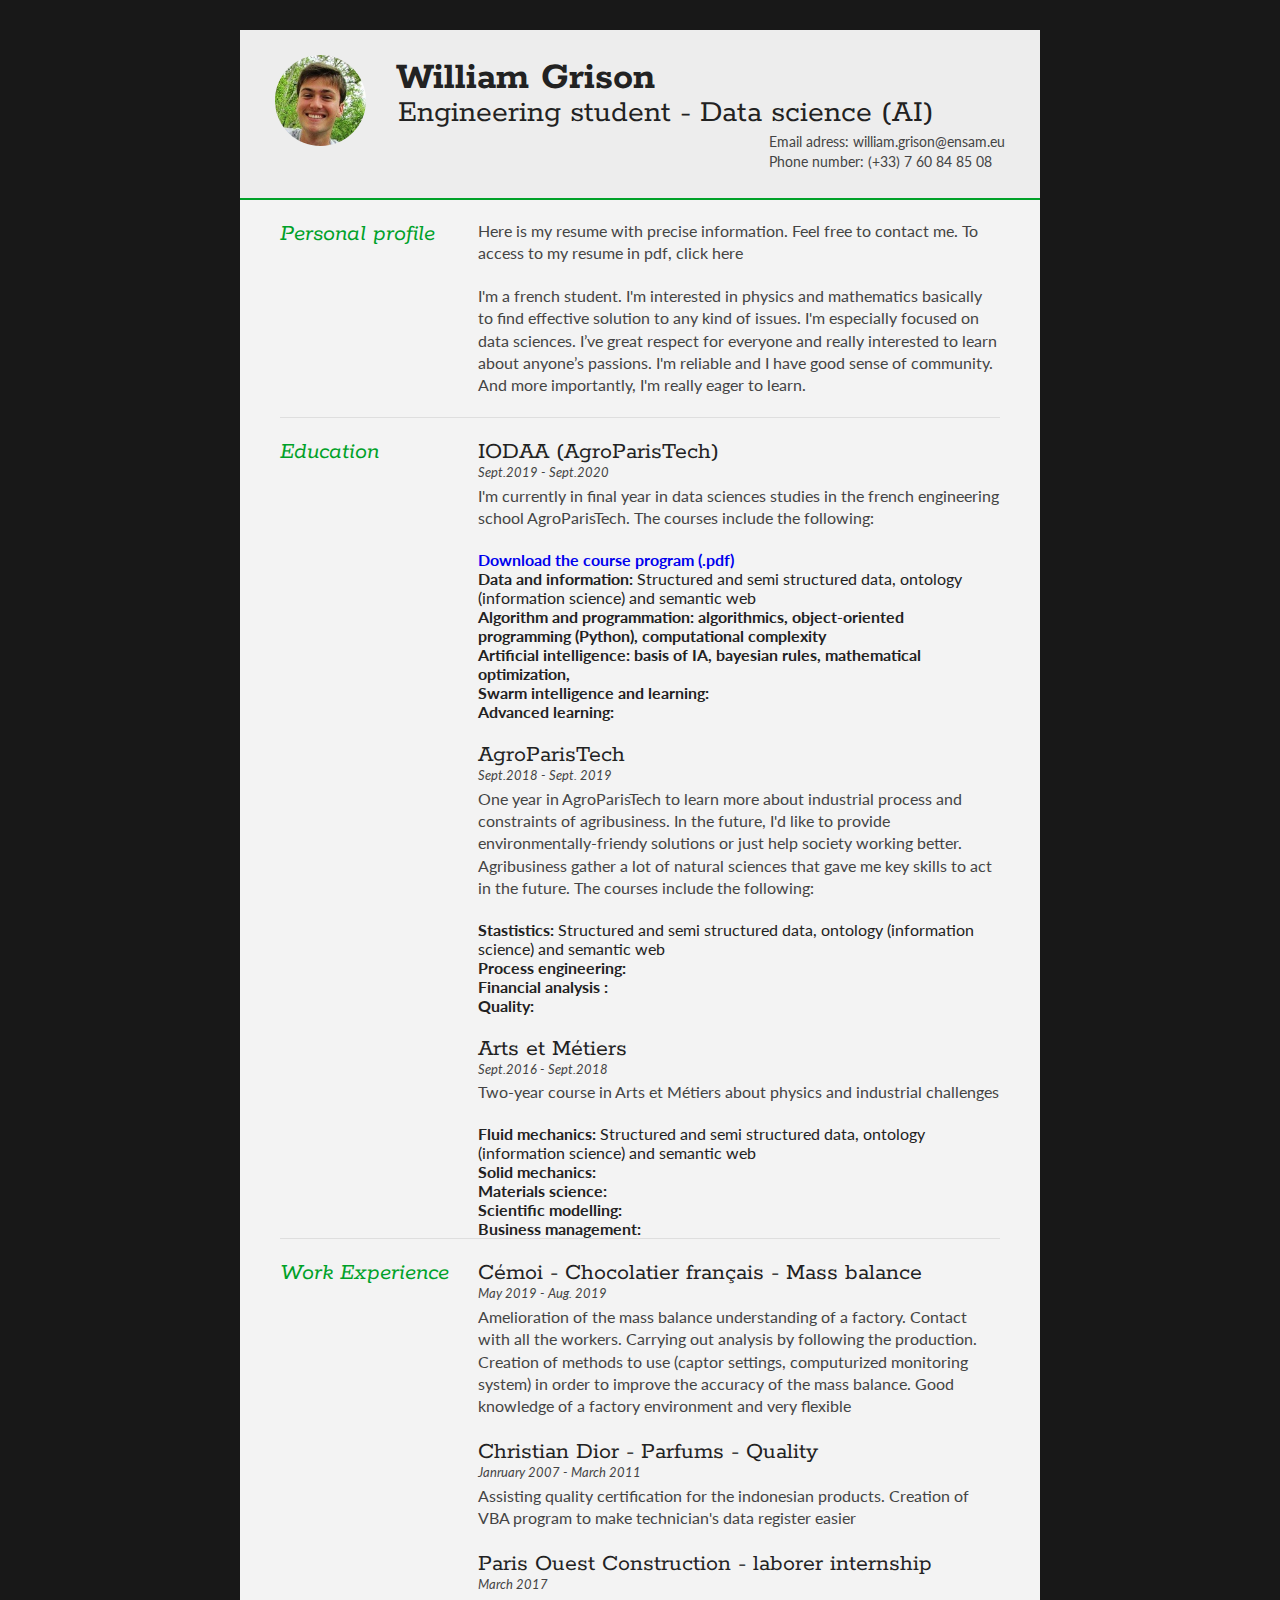
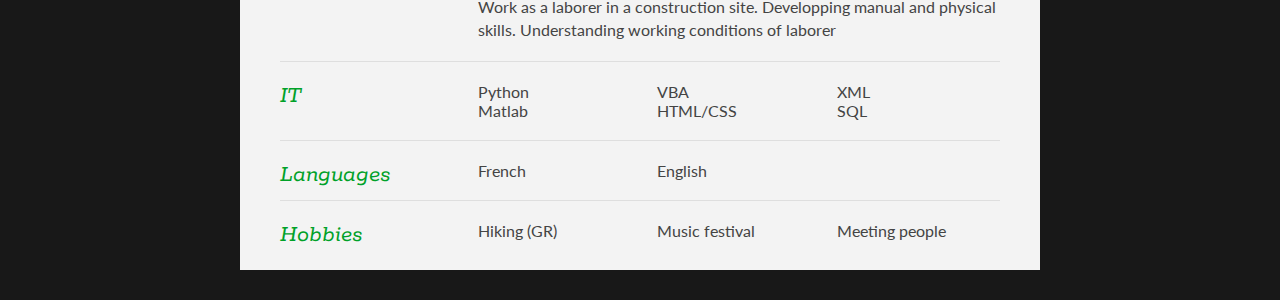
==== index.html @ ea433605 "changes" ====
<!DOCTYPE html>
<html>
<head>
<title>GRISON William</title>

<meta name="viewport" content="width=device-width"/>
<meta name="description" content="The Curriculum Vitae of William GRISON."/>
<meta charset="UTF-8"> 

<link type="text/css" rel="stylesheet" href="style.css">
<link href='http://fonts.googleapis.com/css?family=Rokkitt:400,700|Lato:400,300' rel='stylesheet' type='text/css'>

<!--[if lt IE 9]>
<script src="//html5shiv.googlecode.com/svn/trunk/html5.js"></script>
<![endif]-->
</head>
<style type="text/css"> <!-- a { text-decoration: none; } //--> </style>
<body id="top">
<div id="cv" class="instaFade">
	<div class="mainDetails">
		<div id="headshot" class="quickFade">
			<img src="photo_profil.jpg" alt="William GRISON" />
		</div>
		
		<div id="name">
			<h1 class="quickFade delayTwo">William Grison</h1>
			<h2 class="quickFade delayThree">Engineering student - Data science (AI) </h2>
		</div>
		
		<div id="contactDetails" class="quickFade delayFour">
			<ul>
				<li>Email adress: <a href="mailto:william.grison@ensam.eu" target="_blank">william.grison@ensam.eu</a></li>
				<li>Phone number: (+33) 7 60 84 85 08  </li>
			</ul>
		</div>
		<div class="clear"></div>
	</div>
	
	<div id="mainArea" class="quickFade delayFive">
		<section>
			<article>
				<div class="sectionTitle">
					<h1>Personal profile</h1>
				</div>

				<div class="sectionContent">

					<article>
						<p>Here is my resume with precise information. Feel free to contact me. To access to my resume in pdf, click here</p>
						<p> I'm a french student. I'm interested in physics and mathematics basically to find effective solution to any kind of issues. I'm especially focused on data sciences. I’ve great respect for everyone and really interested to learn about anyone’s passions. I'm reliable and I have good sense of community. And more importantly, I'm really eager to learn.</p>
					</article>
				</div>
			</article>
			<div class="clear"></div>
		</section>


		<section>
			<div class="sectionTitle">
				<h1>Education</h1>
			</div>
			
			<div class="sectionContent">
				<article>
					<h2>IODAA (AgroParisTech)</h2>
					<p class="subDetails">Sept.2019 - Sept.2020</p>
					<p>I'm currently in final year in data sciences studies in the french engineering school AgroParisTech. The courses include the following:
					<ul>
						<li><em><a href="contenu_iodaa.pdf"> Download the course program (.pdf)</a></em></li>
						<li><em>Data and information:</em> Structured and semi structured data, ontology (information science) and semantic web</li>
						<li><em>Algorithm and programmation: algorithmics, object-oriented programming (Python), computational complexity</em></li>
						<li><em>Artificial intelligence: basis of IA, bayesian rules, mathematical optimization,</em></li>
						<li><em>Swarm intelligence and learning:</em></li>
						<li><em>Advanced learning:</em></li>
					<ul>		
					</p>		
				</article>
				
				<article>
					<h2>AgroParisTech</h2>
					<p class="subDetails">Sept.2018 - Sept. 2019</p>
					<p>One year in AgroParisTech to learn more about industrial process and constraints of agribusiness. In the future, I'd like to provide environmentally-friendy solutions or just help society working better. Agribusiness gather a lot of natural sciences that gave me key skills to act in the future. The courses include the following:
					<ul>
						<li><em>Stastistics: </em> Structured and semi structured data, ontology (information science) and semantic web</li>
						<li><em>Process engineering: </em></li>
						<li><em>Financial analysis :</em></li>
						<li><em>Quality:</em></li>
					<ul>	

					</p>
				</article>

				<article>
					<h2>Arts et Métiers</h2>
					<p class="subDetails">Sept.2016 - Sept.2018</p>
					<p>Two-year course in Arts et Métiers about physics and industrial challenges</p>
					<ul>
						<li><em>Fluid mechanics:</em> Structured and semi structured data, ontology (information science) and semantic web</li>
						<li><em>Solid mechanics:</em></li>
						<li><em>Materials science:</em></li>
						<li><em>Scientific modelling:</em></li>
						<li><em>Business management:</em></li>
					<ul>	
				</article>
			</div>
			<div class="clear"></div>
		</section>
		
		
		<section>
			<div class="sectionTitle">
				<h1>Work Experience</h1>
			</div>
			
			<div class="sectionContent">
				<article>
					<h2>Cémoi - Chocolatier français - Mass balance</h2>
					<p class="subDetails">May 2019 - Aug. 2019</p>
					<p>Amelioration of the mass balance understanding of a factory. Contact with all the workers. Carrying out analysis by following the production. Creation of methods to use (captor settings, computurized monitoring system) in order to improve the accuracy of the mass balance. Good knowledge of a factory environment and very flexible</p>
				</article>
				
				<article>
					<h2>Christian Dior - Parfums - Quality</h2>
					<p class="subDetails">Janruary 2007 - March 2011</p>
					<p> Assisting quality certification for the indonesian products. Creation of VBA program to make technician's data register easier</p>
				</article>
				
				<article>
					<h2>Paris Ouest Construction - laborer internship</h2>
					<p class="subDetails">March 2017</p>
					<p>Work as a laborer in a construction site. Developping manual and physical skills. Understanding working conditions of laborer </p>
				</article>
			</div>
			<div class="clear"></div>
		</section>
		
		
		<section>
			<div class="sectionTitle">
				<h1>IT</h1>
			</div>
			
			<div class="sectionContent">
				<ul class="keySkills">
					<li>Python</li>
					<li>Matlab</li>
					<li>VBA</li>
					<li>HTML/CSS</li>
					<li>XML</li>
					<li>SQL</li>
				</ul>
			</div>
			<div class="clear"></div>
		</section>

		<section>
			<div class="sectionTitle">
				<h1>Languages</h1>
			</div>
			
			<div class="sectionContent">
				<ul class="keySkills">
					<li>French</li>
					<li>English</li>
				</ul>
			</div>
			<div class="clear"></div>
		</section>

		<section>
			<div class="sectionTitle">
				<h1>Hobbies</h1>
			</div>
			
			<div class="sectionContent">
				<ul class="keySkills">
					<li>Hiking (GR)</li>
					<li>Music festival</li>
					<li>Meeting people</li>
				</ul>
			</div>
			<div class="clear"></div>
		</section>
		


	</div>
</div>

<!--
<script type="text/javascript">
var gaJsHost = (("https:" == document.location.protocol) ? "https://ssl." : "http://www.");
document.write(unescape("%3Cscript src='" + gaJsHost + "google-analytics.com/ga.js' type='text/javascript'%3E%3C/script%3E"));
</script>
-->

<script type="text/javascript">
var pageTracker = _gat._getTracker("UA-3753241-1");
pageTracker._initData();
pageTracker._trackPageview();
</script>
</body>
</html>
---- style.css ----
html,body,div,span,object,iframe,h1,h2,h3,h4,h5,h6,p,blockquote,pre,abbr,address,cite,code,del,dfn,em,img,ins,kbd,q,samp,small,strong,sub,sup,var,b,i,dl,dt,dd,ol,ul,li,fieldset,form,label,legend,table,caption,tbody,tfoot,thead,tr,th,td,article,aside,canvas,details,figcaption,figure,footer,header,hgroup,menu,nav,section,summary,time,mark,audio,video {
border:0;
font:inherit;
font-size:100%;
margin:0;
padding:0;
vertical-align:baseline;
}

article,aside,details,figcaption,figure,footer,header,hgroup,menu,nav,section {
display:block;
}

ul {
list-style:none;
margin-left:0;
padding-left:0;
}

html, body {background: #181818; font-family: 'Lato', helvetica, arial, sans-serif; font-size: 16px; color: #222;}

.clear {clear: both;}

em{
	font-weight: bold;
}

p {
	font-size: 1em;
	line-height: 1.4em;
	margin-bottom: 20px;
	color: #444;
}

#cv {
	width: 90%;
	max-width: 800px;
	background: #f3f3f3;
	margin: 30px auto;
}

.mainDetails {
	padding: 25px 35px;
	border-bottom: 2px solid #00a128;
	background: #ededed;
}

#name h1 {
	font-size: 2.5em;
	font-weight: 700;
	font-family: 'Rokkitt', Helvetica, Arial, sans-serif;
	margin-bottom: -6px;
}

#name h2 {
	font-size: 2em;
	margin-left: 2px;
	font-family: 'Rokkitt', Helvetica, Arial, sans-serif;
}

#name h3 {
	font-size: 2.5em;
	font-weight: 700;
	font-family: Arial;
	margin-bottom: -6px;
	color : #FF5935;
}


#mainArea {
	padding: 0 40px;
}

#headshot {
	width: 12.5%;
	float: left;
	margin-right: 30px;
}

#headshot img {
	width: 100%;
	height: auto;
	-webkit-border-radius: 50px;
	border-radius: 50px;
}

#name {
	float: left;
}

#contactDetails {
	float: right;
}

#contactDetails ul {
	list-style-type: none;
	font-size: 0.9em;
	margin-top: 2px;
}

#contactDetails ul li {
	margin-bottom: 3px;
	color: #444;
}

#contactDetails ul li a, a[href^=tel] {
	color: #444; 
	text-decoration: none;
	-webkit-transition: all .3s ease-in;
	-moz-transition: all .3s ease-in;
	-o-transition: all .3s ease-in;
	-ms-transition: all .3s ease-in;
	transition: all .3s ease-in;
}

#contactDetails ul li a:hover { 
	color: #00a128;
}


section {
	border-top: 1px solid #dedede;
	padding: 20px 0 0;
}

section:first-child {
	border-top: 0;
}

section:last-child {
	padding: 20px 0 10px;
}

.sectionTitle {
	float: left;
	width: 25%;
}

.sectionContent {
	float: right;
	width: 72.5%;
}

.sectionTitle h1 {
	font-family: 'Rokkitt', Helvetica, Arial, sans-serif;
	font-style: italic;
	font-size: 1.5em;
	color: #00a128;
}

.sectionContent h2 {
	font-family: 'Rokkitt', Helvetica, Arial, sans-serif;
	font-size: 1.5em;
	margin-bottom: -2px;
}

.subDetails {
	font-size: 0.8em;
	font-style: italic;
	margin-bottom: 3px;
}

.keySkills {
	list-style-type: none;
	-moz-column-count:3;
	-webkit-column-count:3;
	column-count:3;
	margin-bottom: 20px;
	font-size: 1em;
	color: #444;
}

.keySkills ul li {
	margin-bottom: 3px;
}

@media all and (min-width: 602px) and (max-width: 800px) {
	#headshot {
		display: none;
	}
	
	.keySkills {
	-moz-column-count:2;
	-webkit-column-count:2;
	column-count:2;
	}
}

@media all and (max-width: 601px) {
	#cv {
		width: 95%;
		margin: 10px auto;
		min-width: 280px;
	}
	
	#headshot {
		display: none;
	}
	
	#name, #contactDetails {
		float: none;
		width: 100%;
		text-align: center;
	}
	
	.sectionTitle, .sectionContent {
		float: none;
		width: 100%;
	}
	
	.sectionTitle {
		margin-left: -2px;
		font-size: 1.25em;
	}
	
	.keySkills {
		-moz-column-count:2;
		-webkit-column-count:2;
		column-count:2;
	}
}

@media all and (max-width: 480px) {
	.mainDetails {
		padding: 15px 15px;
	}
	
	section {
		padding: 15px 0 0;
	}
	
	#mainArea {
		padding: 0 25px;
	}

	
	.keySkills {
	-moz-column-count:1;
	-webkit-column-count:1;
	column-count:1;
	}
	
	#name h1 {
		line-height: .8em;
		margin-bottom: 4px;
	}
}

@media print {
    #cv {
        width: 100%;
    }
}

@-webkit-keyframes reset {
	0% {
		opacity: 0;
	}
	100% {
		opacity: 0;
	}
}

@-webkit-keyframes fade-in {
	0% {
		opacity: 0;
	}
	40% {
		opacity: 0;
	}
	100% {
		opacity: 1;
	}
}

@-moz-keyframes reset {
	0% {
		opacity: 0;
	}
	100% {
		opacity: 0;
	}
}

@-moz-keyframes fade-in {
	0% {
		opacity: 0;
	}
	40% {
		opacity: 0;
	}
	100% {
		opacity: 1;
	}
}

@keyframes reset {
	0% {
		opacity: 0;
	}
	100% {
		opacity: 0;
	}
}

@keyframes fade-in {
	0% {
		opacity: 0;
	}
	40% {
		opacity: 0;
	}
	100% {
		opacity: 1;
	}
}

.instaFade {
    -webkit-animation-name: reset, fade-in;
    -webkit-animation-duration: 1.5s;
    -webkit-animation-timing-function: ease-in;
	
	-moz-animation-name: reset, fade-in;
    -moz-animation-duration: 1.5s;
    -moz-animation-timing-function: ease-in;
	
	animation-name: reset, fade-in;
    animation-duration: 1.5s;
    animation-timing-function: ease-in;
}

.quickFade {
    -webkit-animation-name: reset, fade-in;
    -webkit-animation-duration: 2.5s;
    -webkit-animation-timing-function: ease-in;
	
	-moz-animation-name: reset, fade-in;
    -moz-animation-duration: 2.5s;
    -moz-animation-timing-function: ease-in;
	
	animation-name: reset, fade-in;
    animation-duration: 2.5s;
    animation-timing-function: ease-in;
}
 
.delayOne {
	-webkit-animation-delay: 0, .5s;
	-moz-animation-delay: 0, .5s;
	animation-delay: 0, .5s;
}

.delayTwo {
	-webkit-animation-delay: 0, 1s;
	-moz-animation-delay: 0, 1s;
	animation-delay: 0, 1s;
}

.delayThree {
	-webkit-animation-delay: 0, 1.5s;
	-moz-animation-delay: 0, 1.5s;
	animation-delay: 0, 1.5s;
}

.delayFour {
	-webkit-animation-delay: 0, 2s;
	-moz-animation-delay: 0, 2s;
	animation-delay: 0, 2s;
}

.delayFive {
	-webkit-animation-delay: 0, 2.5s;
	-moz-animation-delay: 0, 2.5s;
	animation-delay: 0, 2.5s;
}
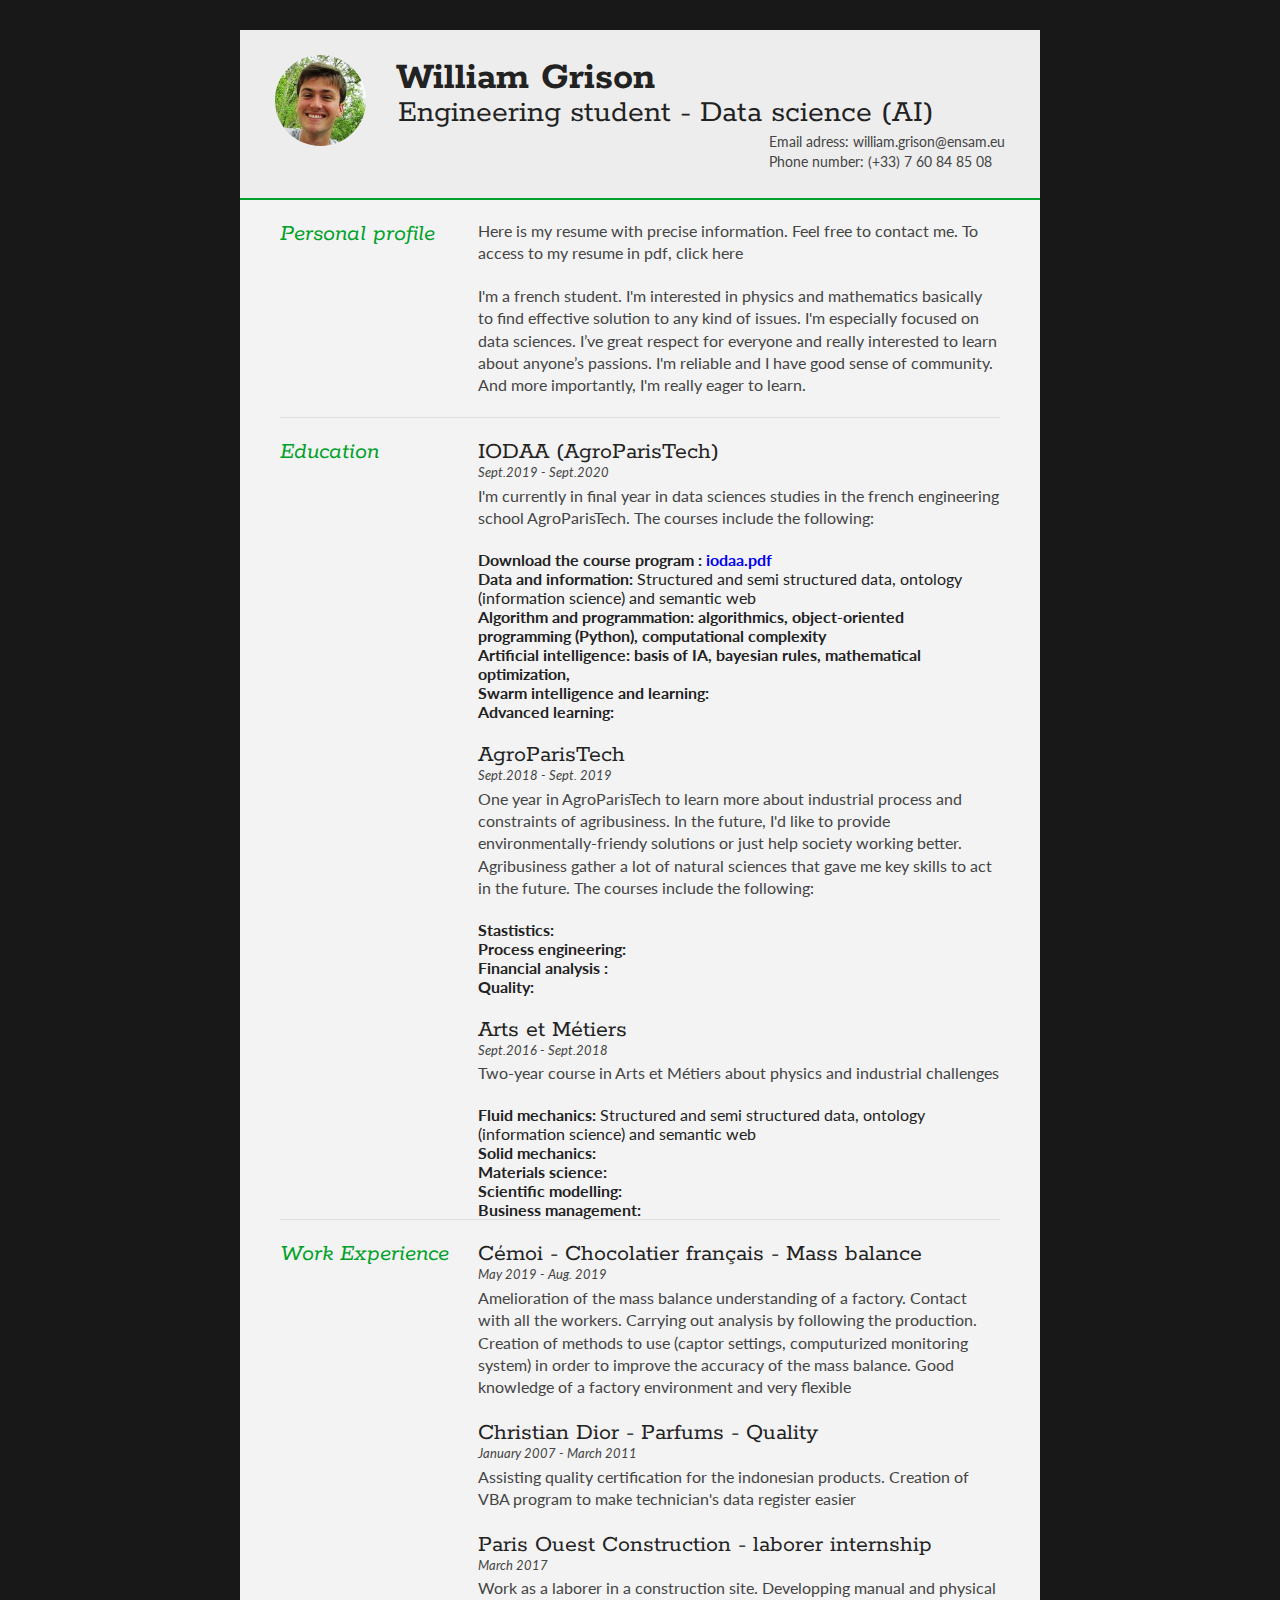
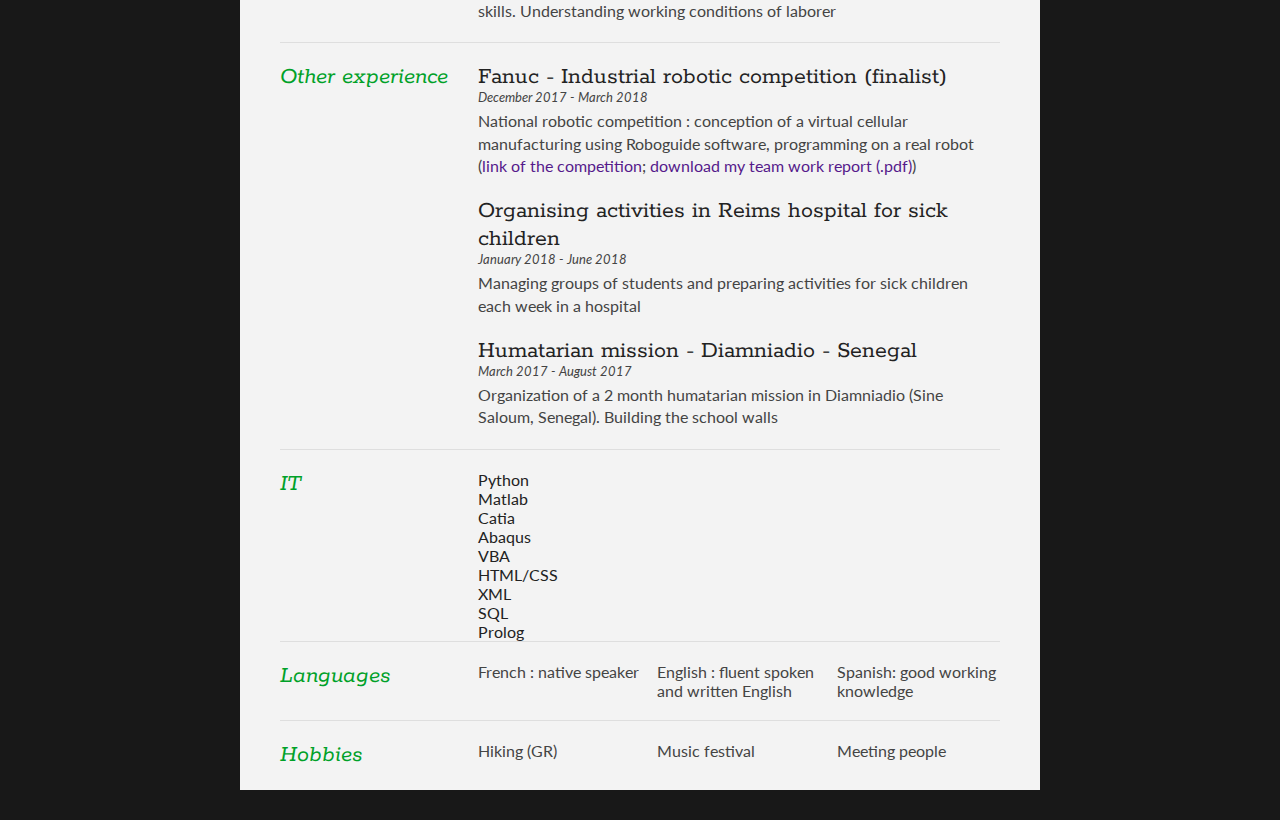
==== commit 478c789b: "changes" ====
--- a/index.html
+++ b/index.html
@@ -66,7 +66,7 @@
 					<p class="subDetails">Sept.2019 - Sept.2020</p>
 					<p>I'm currently in final year in data sciences studies in the french engineering school AgroParisTech. The courses include the following:
 					<ul>
-						<li><em><a href="contenu_iodaa.pdf"> Download the course program (.pdf)</a></em></li>
+						<li><em>Download the course program :<a href="contenu_iodaa.pdf"> iodaa.pdf</a></em></li>
 						<li><em>Data and information:</em> Structured and semi structured data, ontology (information science) and semantic web</li>
 						<li><em>Algorithm and programmation: algorithmics, object-oriented programming (Python), computational complexity</em></li>
 						<li><em>Artificial intelligence: basis of IA, bayesian rules, mathematical optimization,</em></li>
@@ -81,7 +81,7 @@
 					<p class="subDetails">Sept.2018 - Sept. 2019</p>
 					<p>One year in AgroParisTech to learn more about industrial process and constraints of agribusiness. In the future, I'd like to provide environmentally-friendy solutions or just help society working better. Agribusiness gather a lot of natural sciences that gave me key skills to act in the future. The courses include the following:
 					<ul>
-						<li><em>Stastistics: </em> Structured and semi structured data, ontology (information science) and semantic web</li>
+						<li><em>Stastistics: </em></li>
 						<li><em>Process engineering: </em></li>
 						<li><em>Financial analysis :</em></li>
 						<li><em>Quality:</em></li>
@@ -121,7 +121,7 @@
 				
 				<article>
 					<h2>Christian Dior - Parfums - Quality</h2>
-					<p class="subDetails">Janruary 2007 - March 2011</p>
+					<p class="subDetails">January 2007 - March 2011</p>
 					<p> Assisting quality certification for the indonesian products. Creation of VBA program to make technician's data register easier</p>
 				</article>
 				
@@ -134,6 +134,34 @@
 			<div class="clear"></div>
 		</section>
 		
+		<section>
+			<div class="sectionTitle">
+				<h1>Other experience</h1>
+			</div>
+			
+			<div class="sectionContent">
+				<article>
+					<h2>Fanuc - Industrial robotic competition (finalist)</h2>
+					<p class="subDetails">December 2017 - March 2018</p>
+					<p>National robotic competition : conception of a virtual cellular manufacturing using Roboguide software, programming on a real robot (<a href :"https://olympiades-fanuc.com/le-concours/#concours_robotique">link of the competition</a>; <a href :"fanuc_ensam_final.pdf">download my team work report (.pdf)</a>)</p>
+				</article>
+
+				<article>
+					<h2>Organising activities in Reims hospital for sick children</h2>
+					<p class="subDetails">January 2018 - June 2018</p>
+					<p>Managing groups of students and preparing activities for sick children each week in a hospital </p>
+				</article>
+				
+				<article>
+					<h2>Humatarian mission - Diamniadio - Senegal </h2>
+					<p class="subDetails">March 2017 - August 2017</p>
+					<p> Organization of a 2 month humatarian mission in Diamniadio (Sine Saloum, Senegal). Building the school walls</p>
+				</article>
+				
+
+			</div>
+			<div class="clear"></div>
+		</section>
 		
 		<section>
 			<div class="sectionTitle">
@@ -141,13 +169,17 @@
 			</div>
 			
 			<div class="sectionContent">
-				<ul class="keySkills">
+				<ul class="Computer skills">
 					<li>Python</li>
 					<li>Matlab</li>
+					<li>Catia</li>
+					<li>Abaqus</li>
 					<li>VBA</li>
 					<li>HTML/CSS</li>
 					<li>XML</li>
 					<li>SQL</li>
+					<li>Prolog</li>
+
 				</ul>
 			</div>
 			<div class="clear"></div>
@@ -160,8 +192,9 @@
 			
 			<div class="sectionContent">
 				<ul class="keySkills">
-					<li>French</li>
-					<li>English</li>
+					<li>French : native speaker</li>
+					<li>English : fluent spoken and written English</li>
+					<li>Spanish: good working knowledge</li>
 				</ul>
 			</div>
 			<div class="clear"></div>
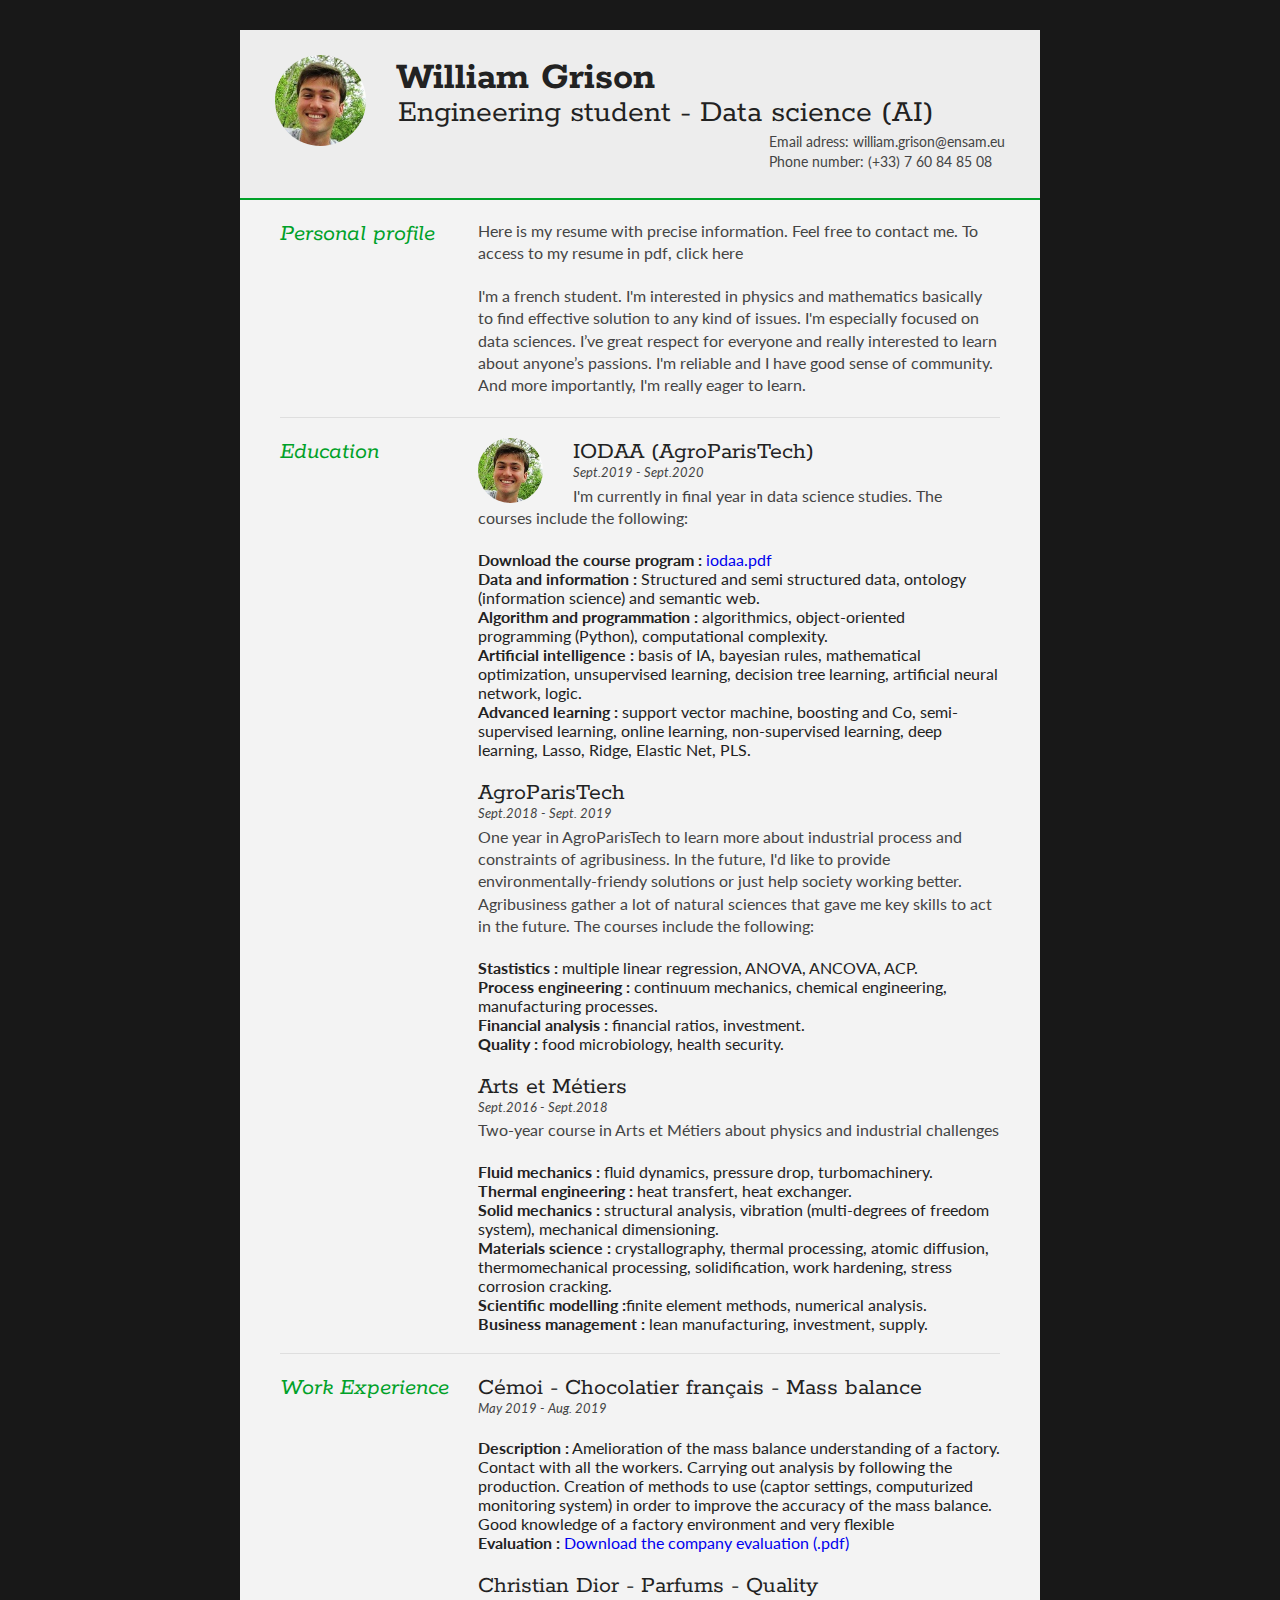
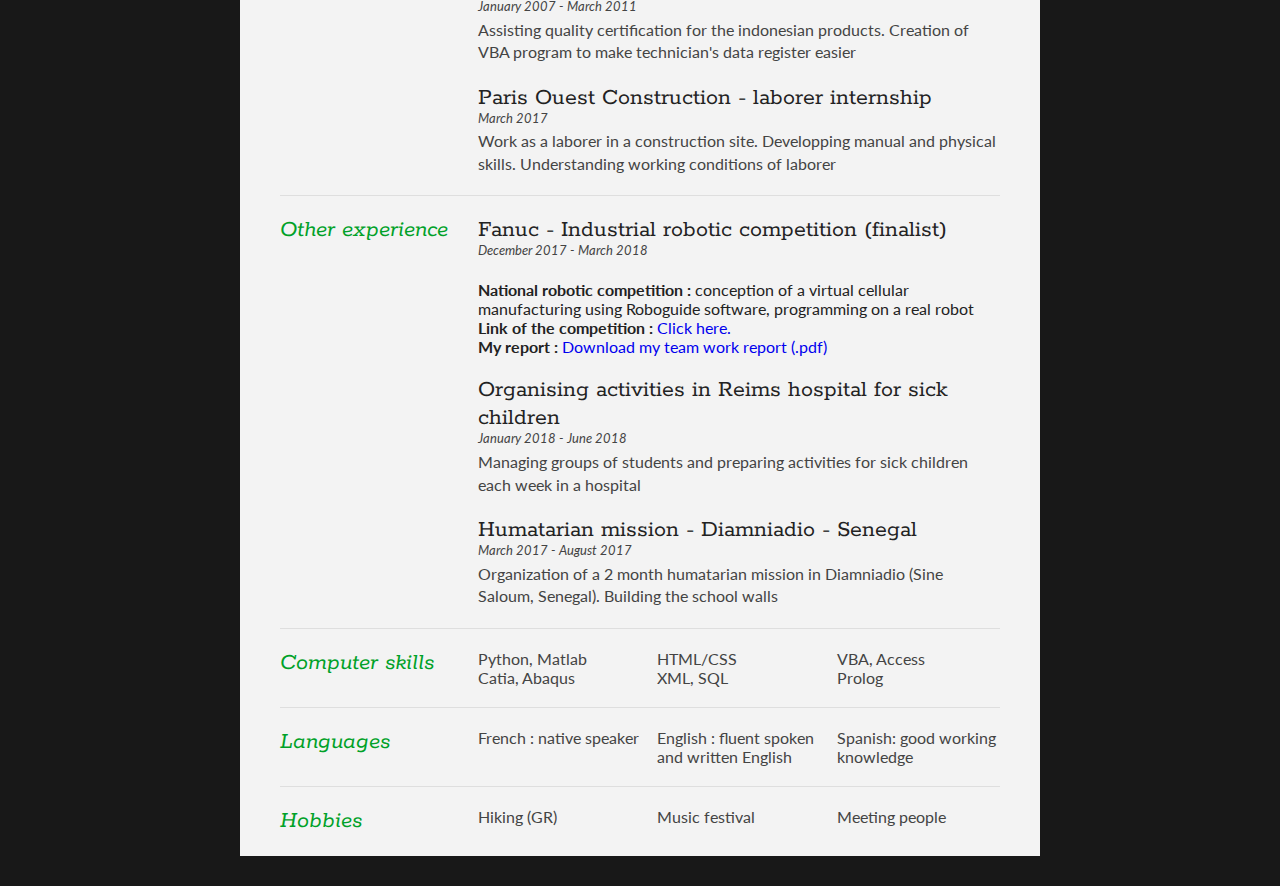
==== commit ef1bda69: "changes" ====
--- a/index.html
+++ b/index.html
@@ -14,7 +14,8 @@
 <script src="//html5shiv.googlecode.com/svn/trunk/html5.js"></script>
 <![endif]-->
 </head>
-<style type="text/css"> <!-- a { text-decoration: none; } //--> </style>
+<style type="text/css"> <!-- a { text-decoration: none; } //--> 
+</style>
 <body id="top">
 <div id="cv" class="instaFade">
 	<div class="mainDetails">
@@ -62,16 +63,19 @@
 			
 			<div class="sectionContent">
 				<article>
+
+					<div id="headshot" class="quickFade">
+						<img src="photo_profil.jpg" alt="William GRISON" />
+					</div>
 					<h2>IODAA (AgroParisTech)</h2>
 					<p class="subDetails">Sept.2019 - Sept.2020</p>
-					<p>I'm currently in final year in data sciences studies in the french engineering school AgroParisTech. The courses include the following:
-					<ul>
-						<li><em>Download the course program :<a href="contenu_iodaa.pdf"> iodaa.pdf</a></em></li>
-						<li><em>Data and information:</em> Structured and semi structured data, ontology (information science) and semantic web</li>
-						<li><em>Algorithm and programmation: algorithmics, object-oriented programming (Python), computational complexity</em></li>
-						<li><em>Artificial intelligence: basis of IA, bayesian rules, mathematical optimization,</em></li>
-						<li><em>Swarm intelligence and learning:</em></li>
-						<li><em>Advanced learning:</em></li>
+					<p>I'm currently in final year in data science studies. The courses include the following:
+					<ul>
+						<li><em>Download the course program :</em><a href="contenu_iodaa.pdf"> iodaa.pdf</a></li>
+						<li><em>Data and information :</em> Structured and semi structured data, ontology (information science) and semantic web.</li>
+						<li><em>Algorithm and programmation :</em> algorithmics, object-oriented programming (Python), computational complexity.</li>
+						<li><em>Artificial intelligence :</em> basis of IA, bayesian rules, mathematical optimization, unsupervised learning, decision tree learning, artificial neural network, logic.</li>
+						<li><em>Advanced learning :</em> support vector machine, boosting and Co, semi-supervised learning, online learning, non-supervised learning, deep learning, Lasso, Ridge, Elastic Net, PLS.</li>
 					<ul>		
 					</p>		
 				</article>
@@ -81,10 +85,10 @@
 					<p class="subDetails">Sept.2018 - Sept. 2019</p>
 					<p>One year in AgroParisTech to learn more about industrial process and constraints of agribusiness. In the future, I'd like to provide environmentally-friendy solutions or just help society working better. Agribusiness gather a lot of natural sciences that gave me key skills to act in the future. The courses include the following:
 					<ul>
-						<li><em>Stastistics: </em></li>
-						<li><em>Process engineering: </em></li>
-						<li><em>Financial analysis :</em></li>
-						<li><em>Quality:</em></li>
+						<li><em>Stastistics :</em> multiple linear regression, ANOVA, ANCOVA, ACP.</li>
+						<li><em>Process engineering :</em> continuum mechanics, chemical engineering, manufacturing processes.</li>
+						<li><em>Financial analysis :</em> financial ratios, investment.</li>
+						<li><em>Quality :</em> food microbiology, health security.</li>
 					<ul>	
 
 					</p>
@@ -94,13 +98,17 @@
 					<h2>Arts et Métiers</h2>
 					<p class="subDetails">Sept.2016 - Sept.2018</p>
 					<p>Two-year course in Arts et Métiers about physics and industrial challenges</p>
-					<ul>
-						<li><em>Fluid mechanics:</em> Structured and semi structured data, ontology (information science) and semantic web</li>
-						<li><em>Solid mechanics:</em></li>
-						<li><em>Materials science:</em></li>
-						<li><em>Scientific modelling:</em></li>
-						<li><em>Business management:</em></li>
+					<p>
+					<ul>
+						<li><em>Fluid mechanics :</em> fluid dynamics, pressure drop, turbomachinery.</li>
+						<li><em>Thermal engineering :</em> heat transfert, heat exchanger.</li>
+						<li><em>Solid mechanics :</em> structural analysis, vibration (multi-degrees of freedom system), mechanical dimensioning. </li>
+						<li><em>Materials science :</em> crystallography, thermal processing, atomic diffusion, thermomechanical processing, solidification, work hardening, stress corrosion cracking.</li>
+						<li><em>Scientific modelling :</em>finite element methods, numerical analysis.</li>
+						<li><em>Business management :</em> lean manufacturing, investment, supply.</li>
+						<li></li>
 					<ul>	
+					</p>
 				</article>
 			</div>
 			<div class="clear"></div>
@@ -116,7 +124,12 @@
 				<article>
 					<h2>Cémoi - Chocolatier français - Mass balance</h2>
 					<p class="subDetails">May 2019 - Aug. 2019</p>
-					<p>Amelioration of the mass balance understanding of a factory. Contact with all the workers. Carrying out analysis by following the production. Creation of methods to use (captor settings, computurized monitoring system) in order to improve the accuracy of the mass balance. Good knowledge of a factory environment and very flexible</p>
+					<p>
+					<ul>
+					<li><em>Description :</em> Amelioration of the mass balance understanding of a factory. Contact with all the workers. Carrying out analysis by following the production. Creation of methods to use (captor settings, computurized monitoring system) in order to improve the accuracy of the mass balance. Good knowledge of a factory environment and very flexible</li>
+					<li><em>Evaluation :</em><a href ="appreciation_cemoi.pdf"> Download the company evaluation (.pdf)</a></li>
+					</ul>
+					</p>
 				</article>
 				
 				<article>
@@ -143,7 +156,13 @@
 				<article>
 					<h2>Fanuc - Industrial robotic competition (finalist)</h2>
 					<p class="subDetails">December 2017 - March 2018</p>
-					<p>National robotic competition : conception of a virtual cellular manufacturing using Roboguide software, programming on a real robot (<a href :"https://olympiades-fanuc.com/le-concours/#concours_robotique">link of the competition</a>; <a href :"fanuc_ensam_final.pdf">download my team work report (.pdf)</a>)</p>
+					<p>
+					<ul>
+						<li><em>National robotic competition :</em> conception of a virtual cellular manufacturing using Roboguide software, programming on a real robot </li>
+						<li><em>Link of the competition :</em><a href ="https://olympiades-fanuc.com/le-concours/#concours_robotique"> Click here.</a></li>
+						<li><em>My report :</em><a href ="fanuc_ensam_final.pdf"> Download my team work report (.pdf)</a> </li>
+					</ul>
+					</p>
 				</article>
 
 				<article>
@@ -165,21 +184,17 @@
 		
 		<section>
 			<div class="sectionTitle">
-				<h1>IT</h1>
-			</div>
-			
-			<div class="sectionContent">
-				<ul class="Computer skills">
-					<li>Python</li>
-					<li>Matlab</li>
-					<li>Catia</li>
-					<li>Abaqus</li>
-					<li>VBA</li>
+				<h1>Computer skills</h1>
+			</div>
+			
+			<div class="sectionContent">
+				<ul class="keySkills">
+					<li>Python, Matlab</li>
+					<li>Catia, Abaqus</li>
 					<li>HTML/CSS</li>
-					<li>XML</li>
-					<li>SQL</li>
+					<li>XML, SQL</li>
+					<li>VBA, Access</li>
 					<li>Prolog</li>
-
 				</ul>
 			</div>
 			<div class="clear"></div>
@@ -214,9 +229,6 @@
 			</div>
 			<div class="clear"></div>
 		</section>
-		
-
-
 	</div>
 </div>
 
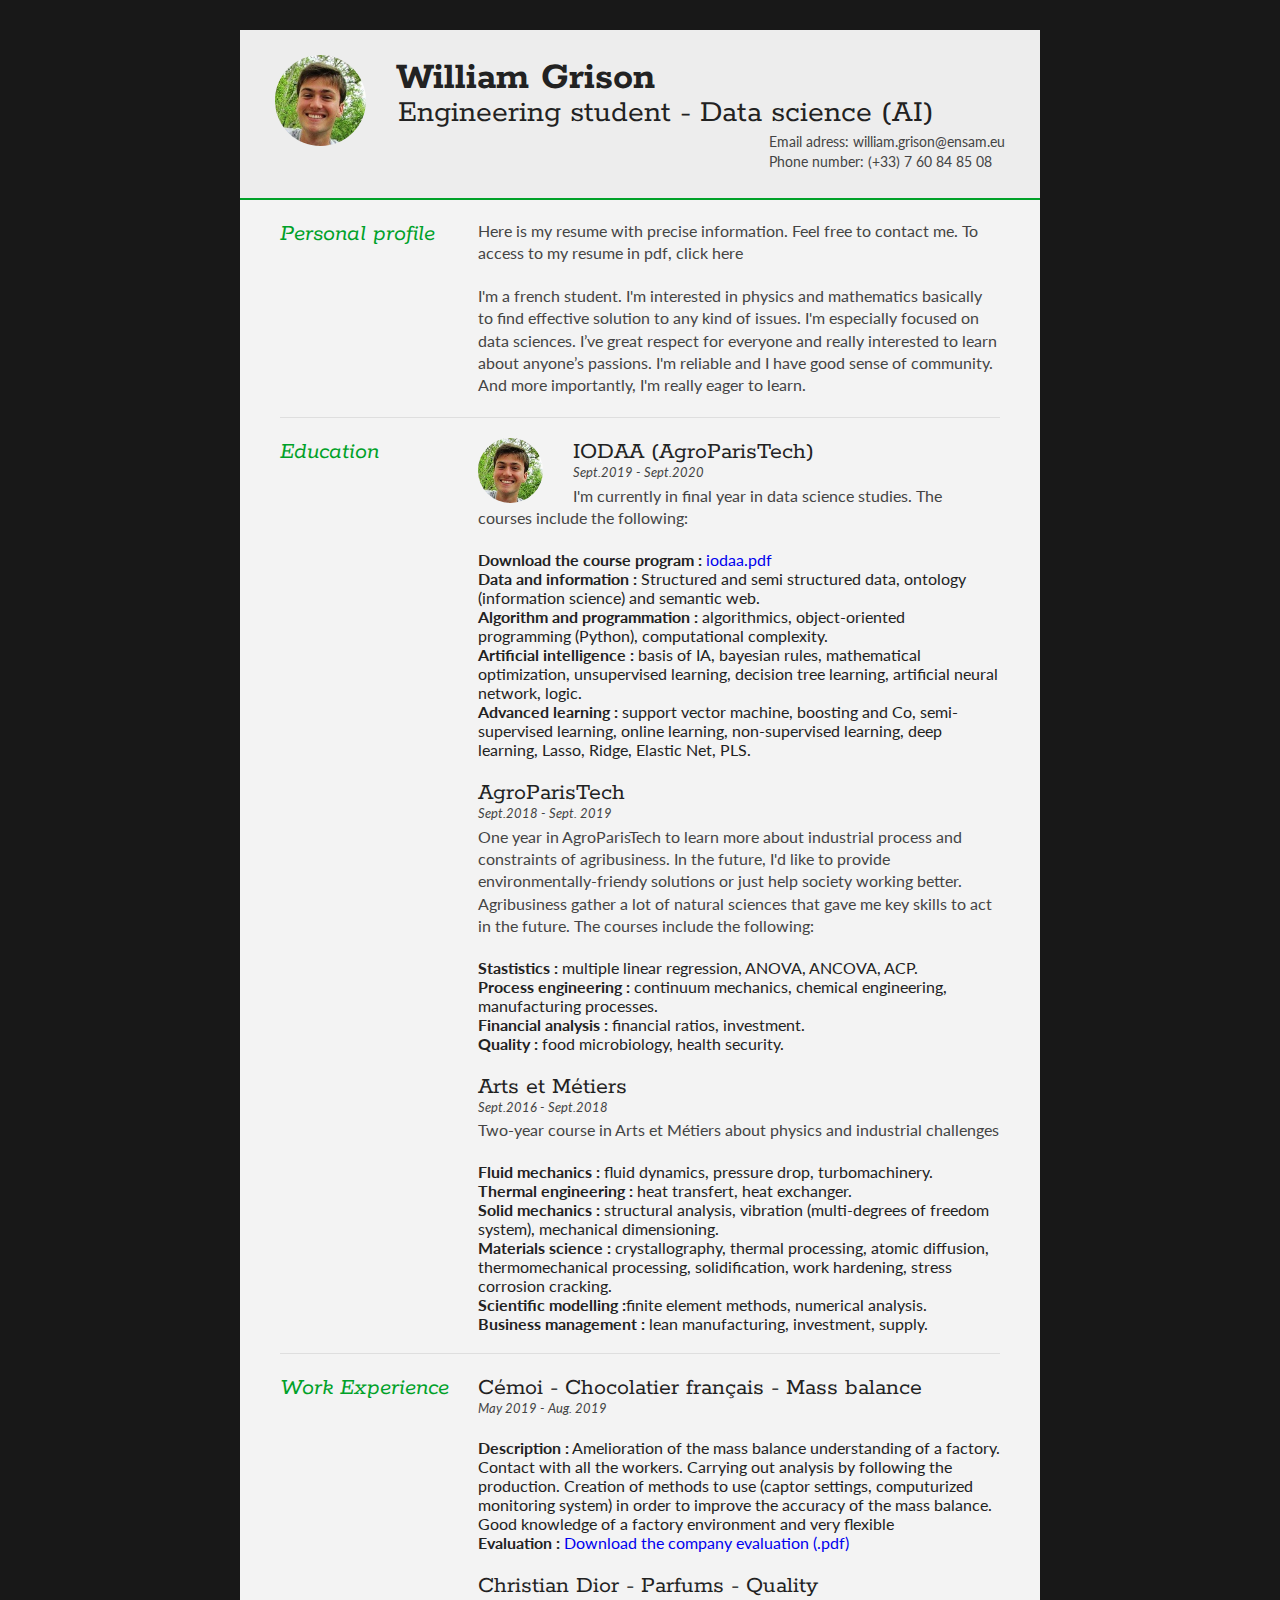
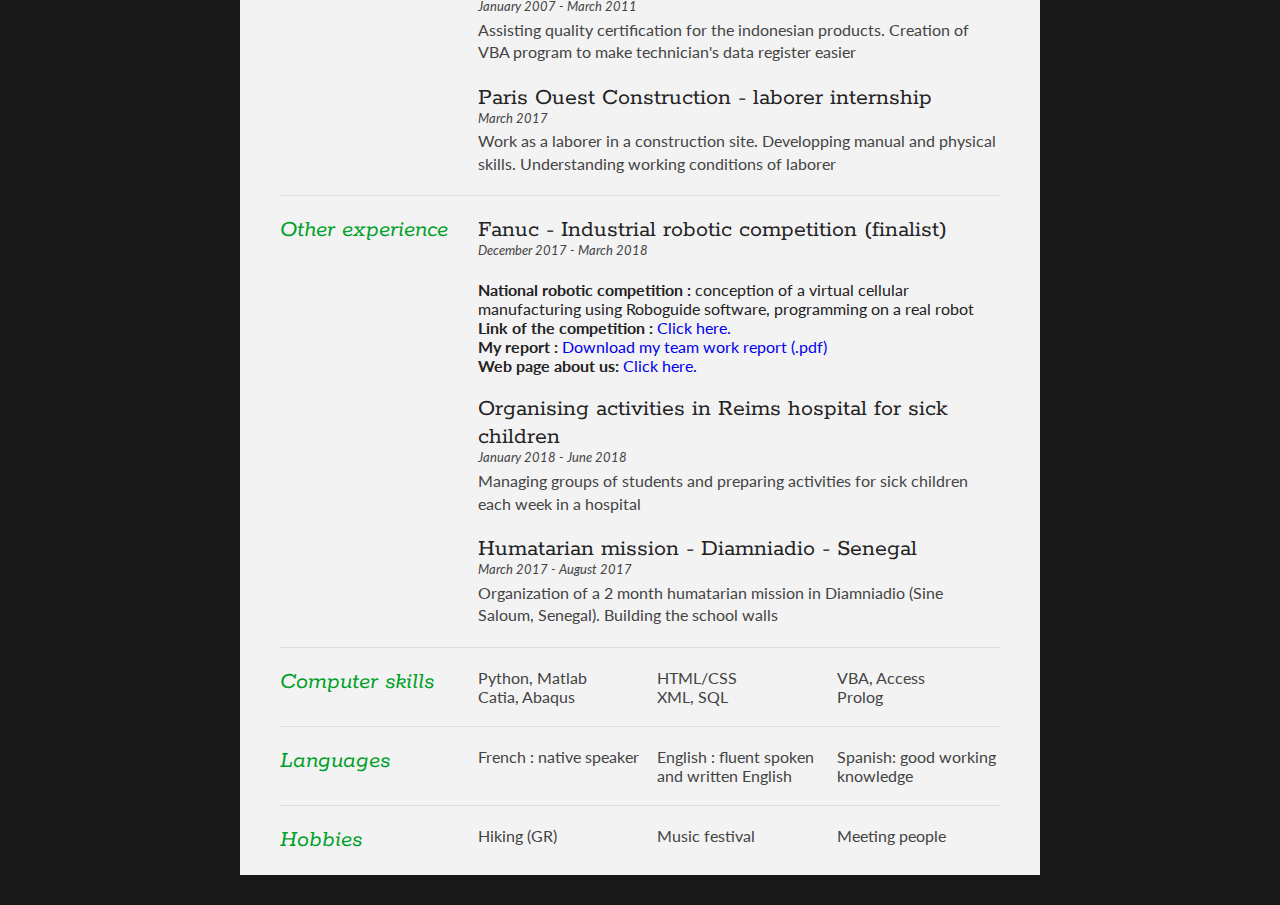
==== commit 296d4e34: "changes" ====
--- a/index.html
+++ b/index.html
@@ -161,6 +161,7 @@
 						<li><em>National robotic competition :</em> conception of a virtual cellular manufacturing using Roboguide software, programming on a real robot </li>
 						<li><em>Link of the competition :</em><a href ="https://olympiades-fanuc.com/le-concours/#concours_robotique"> Click here.</a></li>
 						<li><em>My report :</em><a href ="fanuc_ensam_final.pdf"> Download my team work report (.pdf)</a> </li>
+						<li><em>Web page about us: </em><a href ="https://artsetmetiers.fr/fr/actualites/les-bachelors-et-eleves-ingenieurs-arts-et-metiers-en-finale-de-la-5e-edition-des"> Click here.</a> </li>
 					</ul>
 					</p>
 				</article>
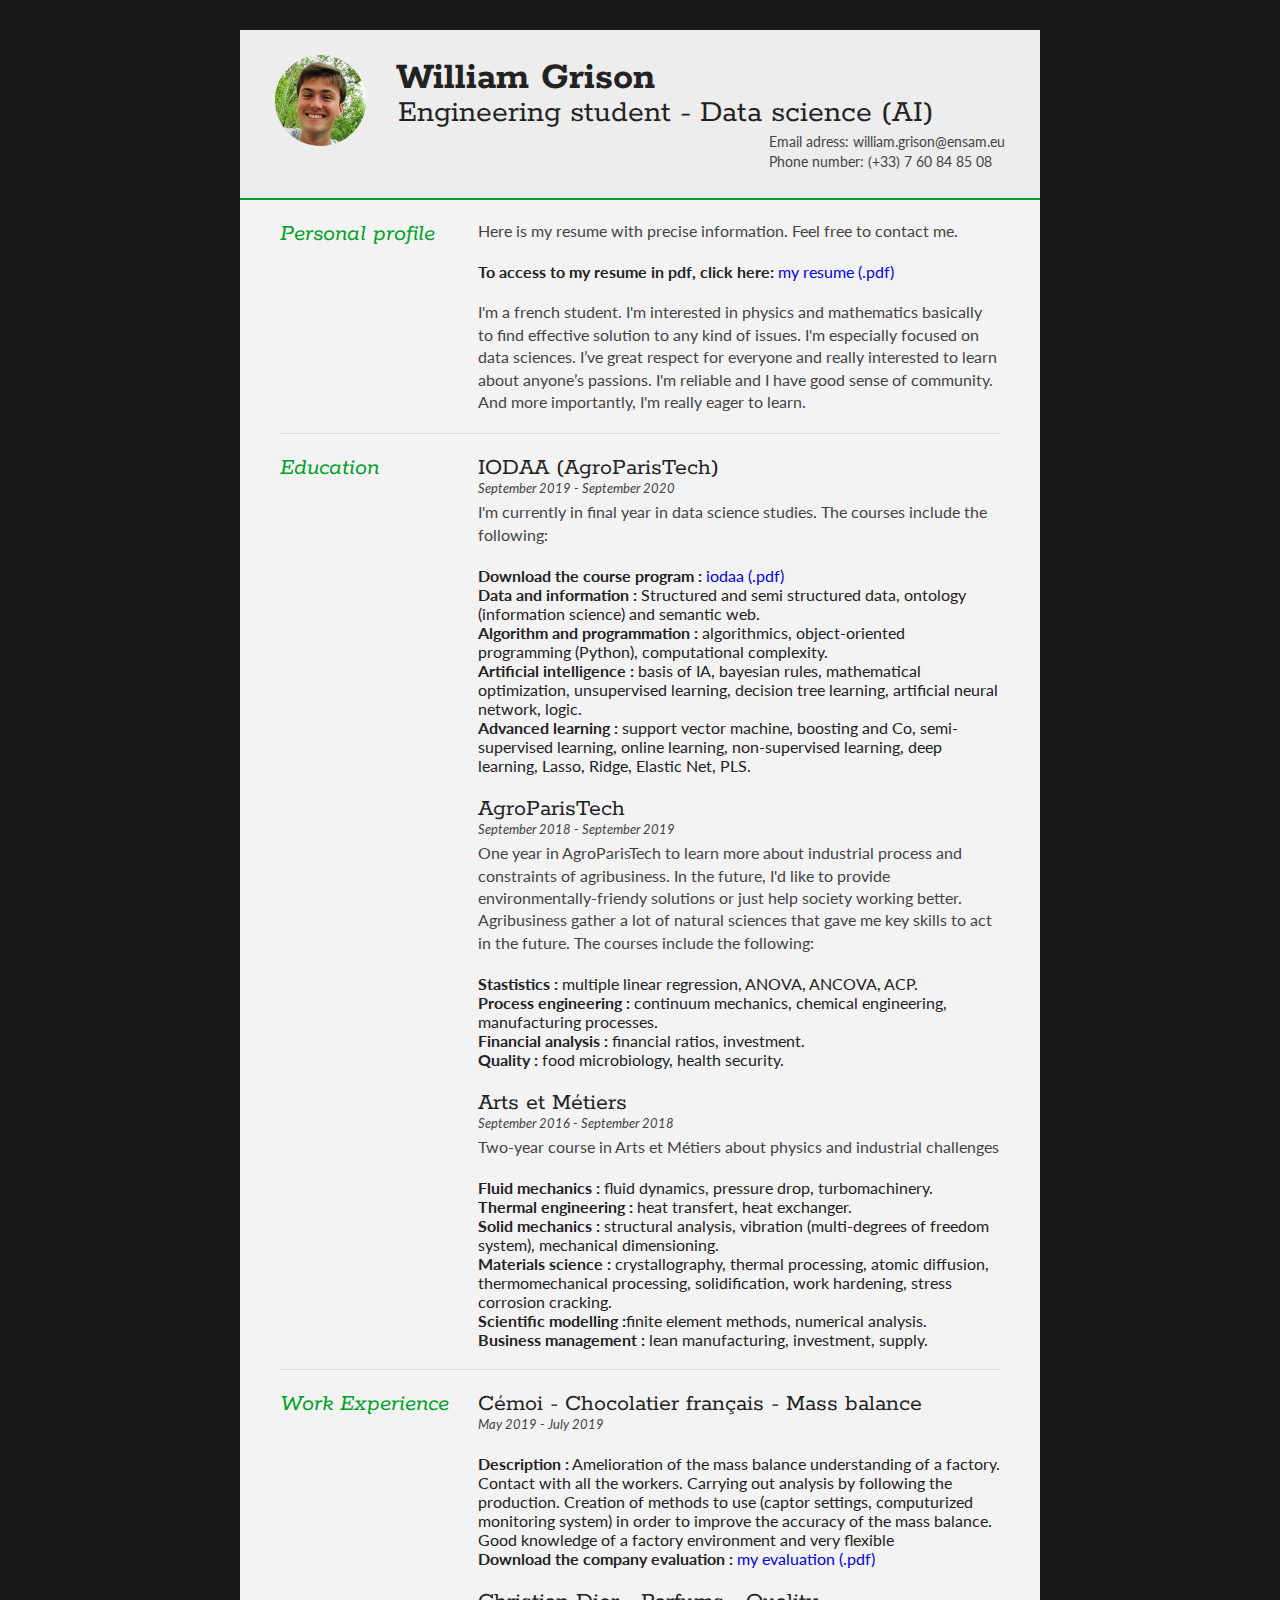
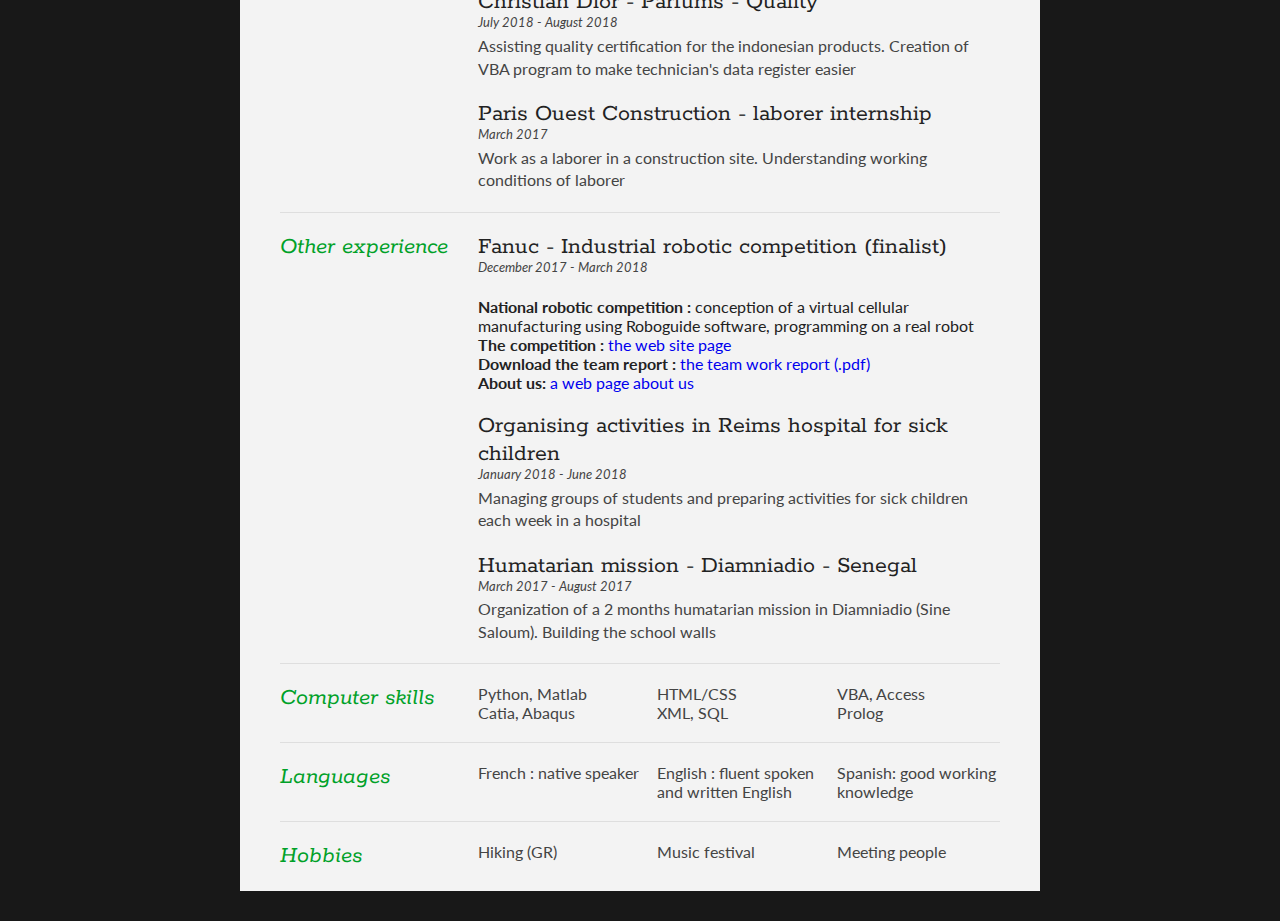
==== commit ba61d58f: "changes" ====
--- a/index.html
+++ b/index.html
@@ -47,7 +47,13 @@
 				<div class="sectionContent">
 
 					<article>
-						<p>Here is my resume with precise information. Feel free to contact me. To access to my resume in pdf, click here</p>
+						<p>Here is my resume with precise information. Feel free to contact me.</p>
+						<p>
+							<ul>
+							<li><em>To access to my resume in pdf, click here: </em><a href="resume.pdf"> my resume (.pdf)</a></li>
+							</ul>
+						</p>
+						</p>
 						<p> I'm a french student. I'm interested in physics and mathematics basically to find effective solution to any kind of issues. I'm especially focused on data sciences. I’ve great respect for everyone and really interested to learn about anyone’s passions. I'm reliable and I have good sense of community. And more importantly, I'm really eager to learn.</p>
 					</article>
 				</div>
@@ -63,15 +69,11 @@
 			
 			<div class="sectionContent">
 				<article>
-
-					<div id="headshot" class="quickFade">
-						<img src="photo_profil.jpg" alt="William GRISON" />
-					</div>
 					<h2>IODAA (AgroParisTech)</h2>
-					<p class="subDetails">Sept.2019 - Sept.2020</p>
+					<p class="subDetails">September 2019 - September 2020</p>
 					<p>I'm currently in final year in data science studies. The courses include the following:
 					<ul>
-						<li><em>Download the course program :</em><a href="contenu_iodaa.pdf"> iodaa.pdf</a></li>
+						<li><em>Download the course program :</em><a href="contenu_iodaa.pdf"> iodaa (.pdf)</a></li>
 						<li><em>Data and information :</em> Structured and semi structured data, ontology (information science) and semantic web.</li>
 						<li><em>Algorithm and programmation :</em> algorithmics, object-oriented programming (Python), computational complexity.</li>
 						<li><em>Artificial intelligence :</em> basis of IA, bayesian rules, mathematical optimization, unsupervised learning, decision tree learning, artificial neural network, logic.</li>
@@ -82,7 +84,7 @@
 				
 				<article>
 					<h2>AgroParisTech</h2>
-					<p class="subDetails">Sept.2018 - Sept. 2019</p>
+					<p class="subDetails">September 2018 - September 2019</p>
 					<p>One year in AgroParisTech to learn more about industrial process and constraints of agribusiness. In the future, I'd like to provide environmentally-friendy solutions or just help society working better. Agribusiness gather a lot of natural sciences that gave me key skills to act in the future. The courses include the following:
 					<ul>
 						<li><em>Stastistics :</em> multiple linear regression, ANOVA, ANCOVA, ACP.</li>
@@ -96,7 +98,7 @@
 
 				<article>
 					<h2>Arts et Métiers</h2>
-					<p class="subDetails">Sept.2016 - Sept.2018</p>
+					<p class="subDetails">September 2016 - September 2018</p>
 					<p>Two-year course in Arts et Métiers about physics and industrial challenges</p>
 					<p>
 					<ul>
@@ -123,25 +125,25 @@
 			<div class="sectionContent">
 				<article>
 					<h2>Cémoi - Chocolatier français - Mass balance</h2>
-					<p class="subDetails">May 2019 - Aug. 2019</p>
+					<p class="subDetails">May 2019 - July 2019</p>
 					<p>
 					<ul>
 					<li><em>Description :</em> Amelioration of the mass balance understanding of a factory. Contact with all the workers. Carrying out analysis by following the production. Creation of methods to use (captor settings, computurized monitoring system) in order to improve the accuracy of the mass balance. Good knowledge of a factory environment and very flexible</li>
-					<li><em>Evaluation :</em><a href ="appreciation_cemoi.pdf"> Download the company evaluation (.pdf)</a></li>
+					<li><em>Download the company evaluation :</em><a href ="appreciation_cemoi.pdf"> my evaluation (.pdf)</a></li>
 					</ul>
 					</p>
 				</article>
 				
 				<article>
 					<h2>Christian Dior - Parfums - Quality</h2>
-					<p class="subDetails">January 2007 - March 2011</p>
+					<p class="subDetails">July 2018 - August 2018</p>
 					<p> Assisting quality certification for the indonesian products. Creation of VBA program to make technician's data register easier</p>
 				</article>
 				
 				<article>
 					<h2>Paris Ouest Construction - laborer internship</h2>
 					<p class="subDetails">March 2017</p>
-					<p>Work as a laborer in a construction site. Developping manual and physical skills. Understanding working conditions of laborer </p>
+					<p>Work as a laborer in a construction site. Understanding working conditions of laborer </p>
 				</article>
 			</div>
 			<div class="clear"></div>
@@ -159,9 +161,9 @@
 					<p>
 					<ul>
 						<li><em>National robotic competition :</em> conception of a virtual cellular manufacturing using Roboguide software, programming on a real robot </li>
-						<li><em>Link of the competition :</em><a href ="https://olympiades-fanuc.com/le-concours/#concours_robotique"> Click here.</a></li>
-						<li><em>My report :</em><a href ="fanuc_ensam_final.pdf"> Download my team work report (.pdf)</a> </li>
-						<li><em>Web page about us: </em><a href ="https://artsetmetiers.fr/fr/actualites/les-bachelors-et-eleves-ingenieurs-arts-et-metiers-en-finale-de-la-5e-edition-des"> Click here.</a> </li>
+						<li><em>The competition :</em><a href ="https://olympiades-fanuc.com/le-concours/#concours_robotique"> the web site page</a></li>
+						<li><em>Download the team report :</em><a href ="fanuc_ensam_final.pdf"> the team work report (.pdf)</a> </li>
+						<li><em>About us: </em><a href ="https://artsetmetiers.fr/fr/actualites/les-bachelors-et-eleves-ingenieurs-arts-et-metiers-en-finale-de-la-5e-edition-des"> a web page about us</a> </li>
 					</ul>
 					</p>
 				</article>
@@ -169,13 +171,13 @@
 				<article>
 					<h2>Organising activities in Reims hospital for sick children</h2>
 					<p class="subDetails">January 2018 - June 2018</p>
-					<p>Managing groups of students and preparing activities for sick children each week in a hospital </p>
+					<p>Managing groups of students and preparing activities for sick children each week in a hospital</p>
 				</article>
 				
 				<article>
 					<h2>Humatarian mission - Diamniadio - Senegal </h2>
 					<p class="subDetails">March 2017 - August 2017</p>
-					<p> Organization of a 2 month humatarian mission in Diamniadio (Sine Saloum, Senegal). Building the school walls</p>
+					<p> Organization of a 2 months humatarian mission in Diamniadio (Sine Saloum). Building the school walls</p>
 				</article>
 				
 
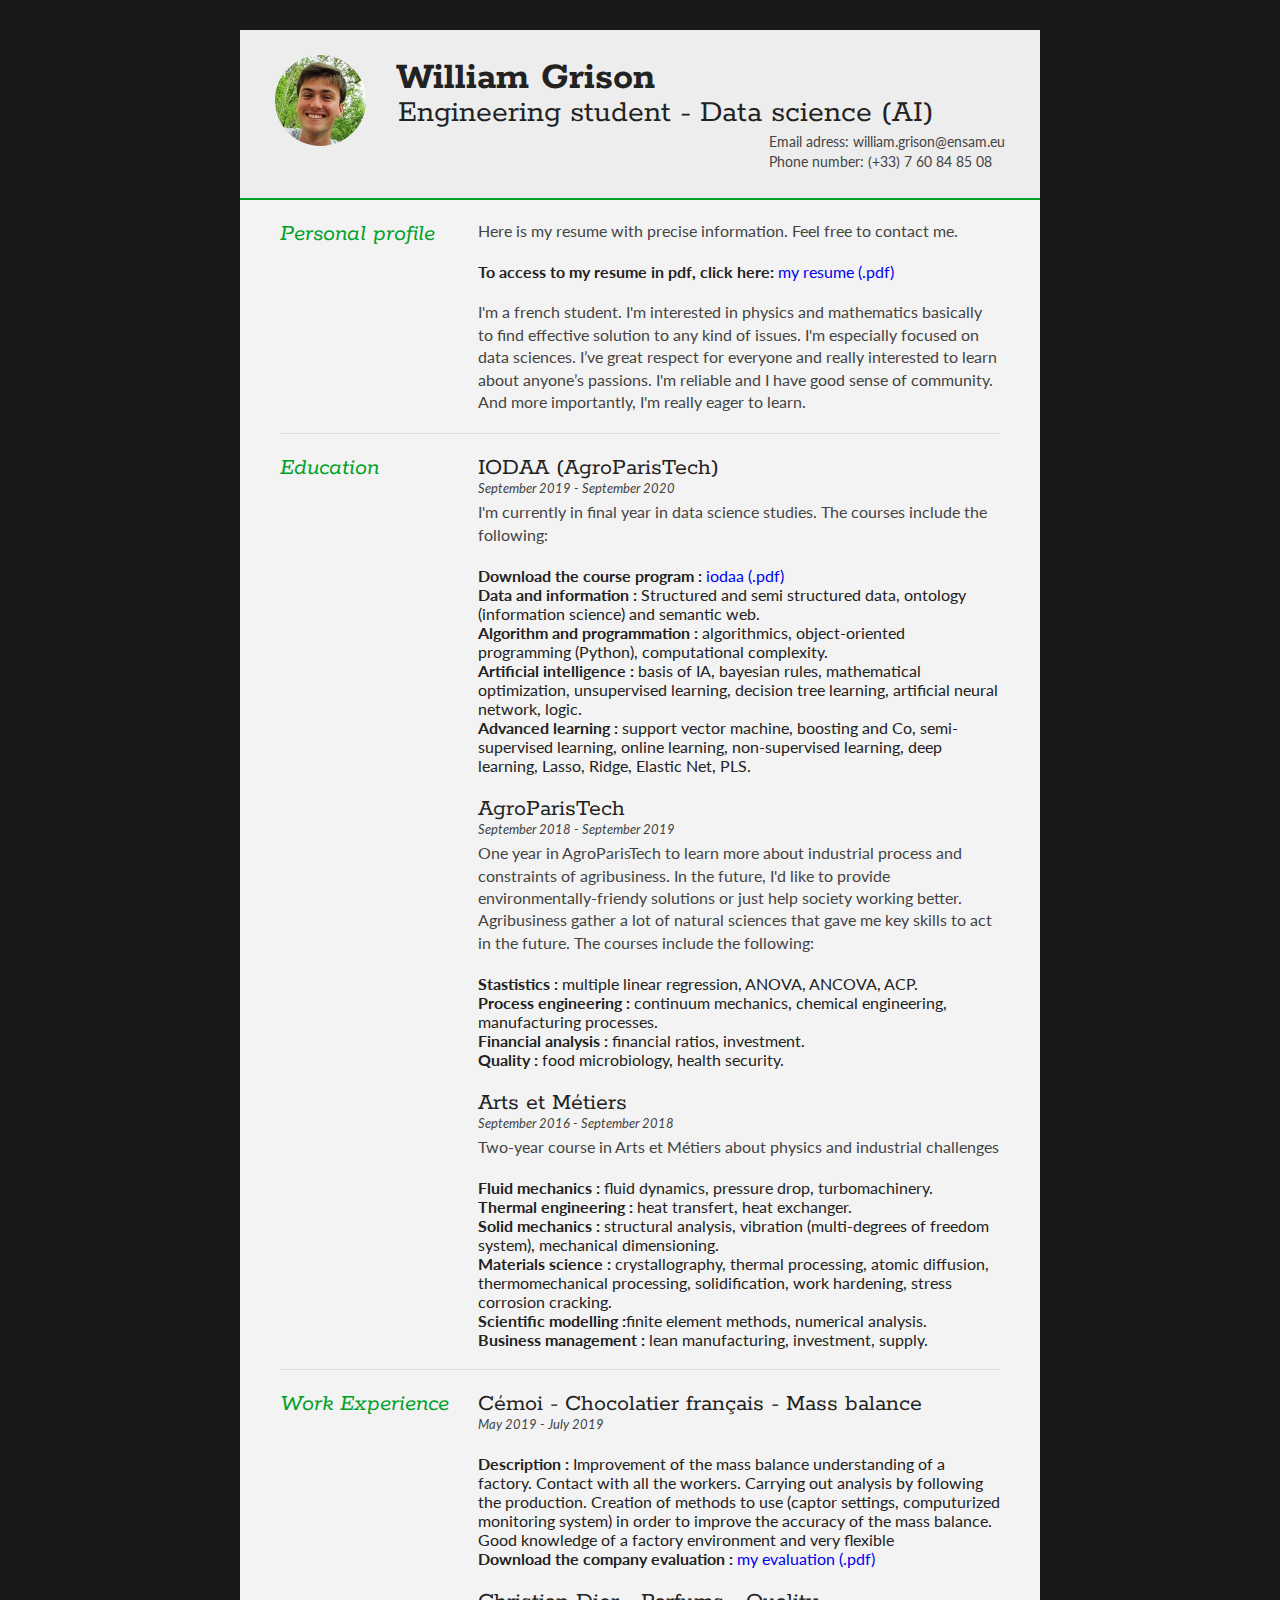
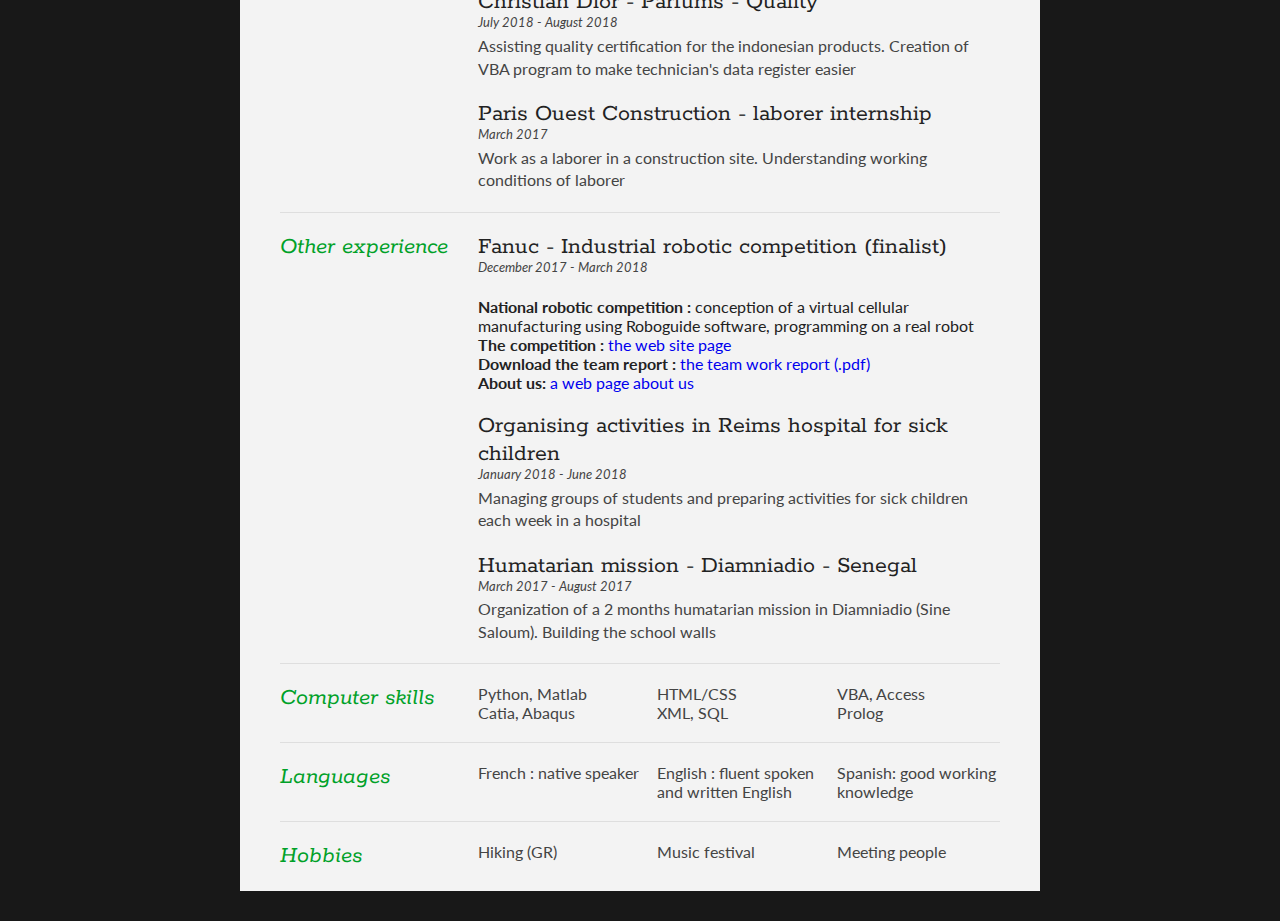
==== commit 56add21d: "changes" ====
--- a/index.html
+++ b/index.html
@@ -128,7 +128,7 @@
 					<p class="subDetails">May 2019 - July 2019</p>
 					<p>
 					<ul>
-					<li><em>Description :</em> Amelioration of the mass balance understanding of a factory. Contact with all the workers. Carrying out analysis by following the production. Creation of methods to use (captor settings, computurized monitoring system) in order to improve the accuracy of the mass balance. Good knowledge of a factory environment and very flexible</li>
+					<li><em>Description :</em> Improvement of the mass balance understanding of a factory. Contact with all the workers. Carrying out analysis by following the production. Creation of methods to use (captor settings, computurized monitoring system) in order to improve the accuracy of the mass balance. Good knowledge of a factory environment and very flexible</li>
 					<li><em>Download the company evaluation :</em><a href ="appreciation_cemoi.pdf"> my evaluation (.pdf)</a></li>
 					</ul>
 					</p>
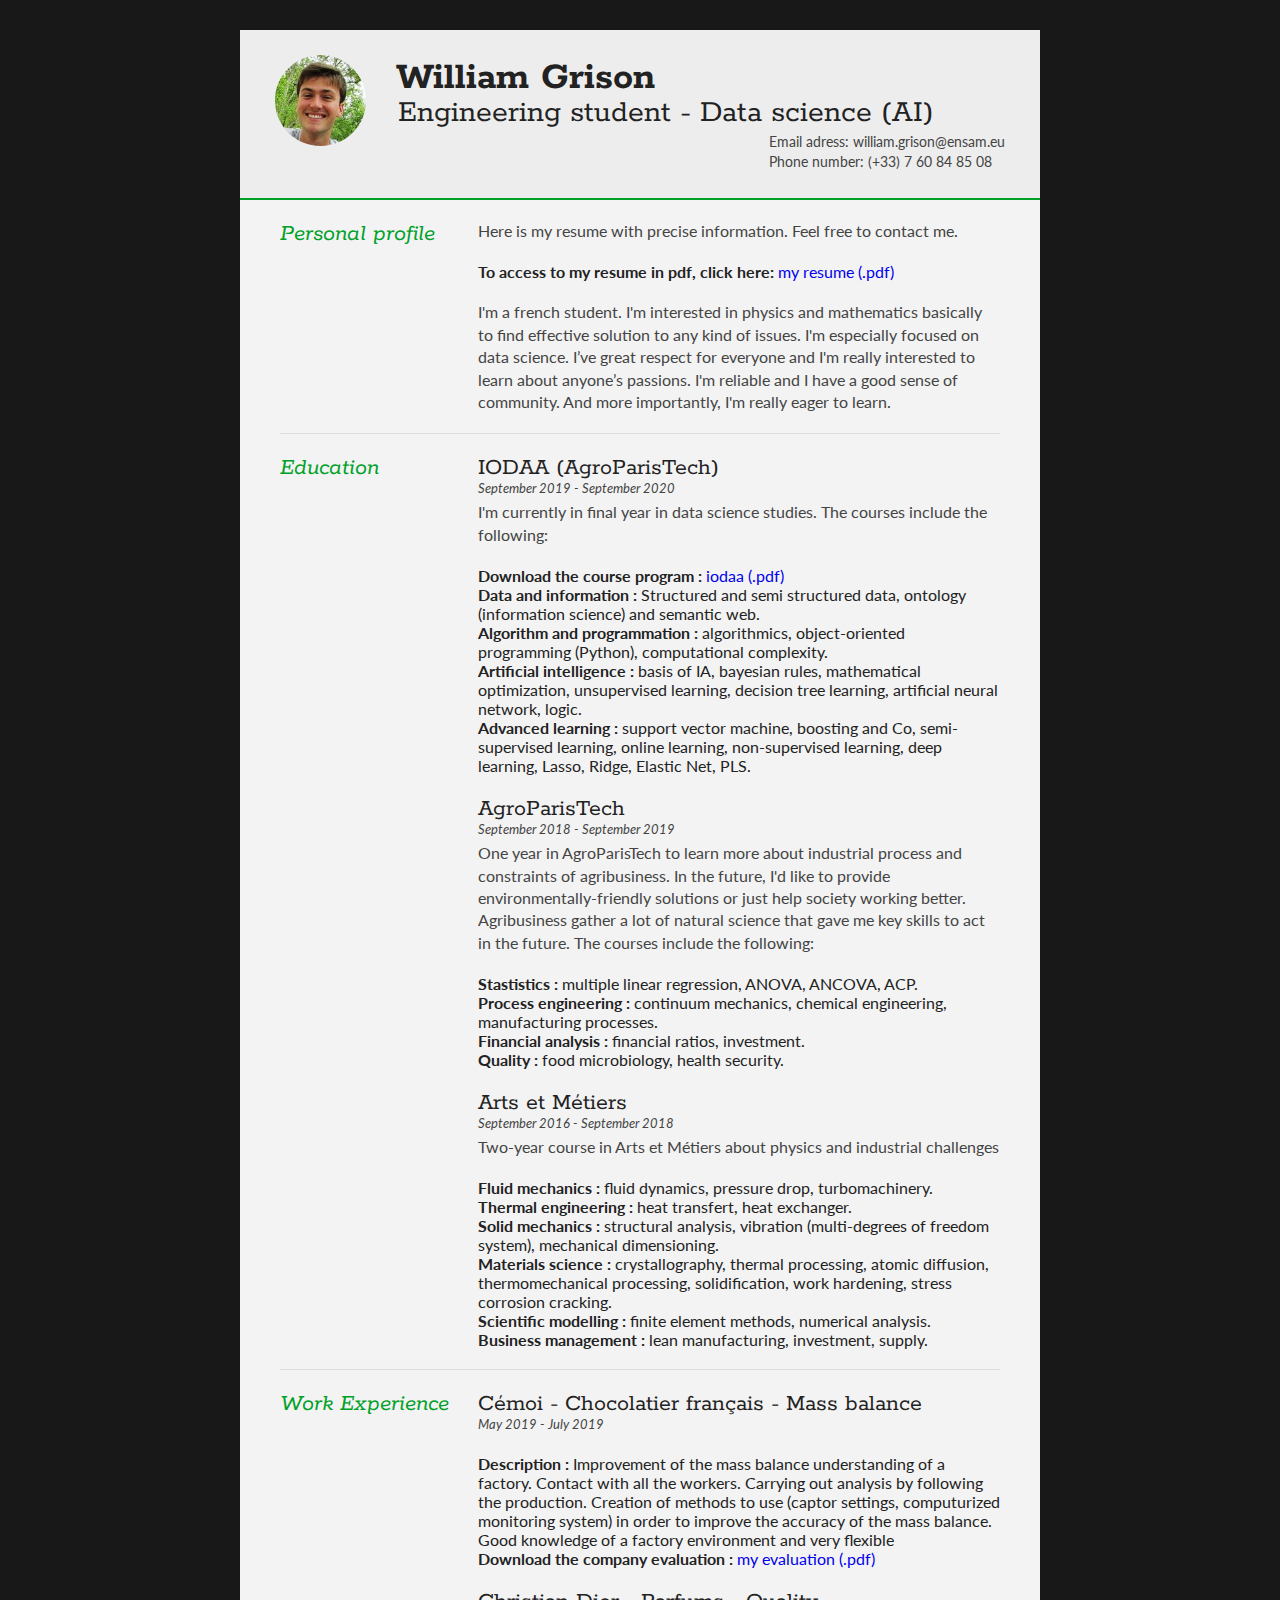
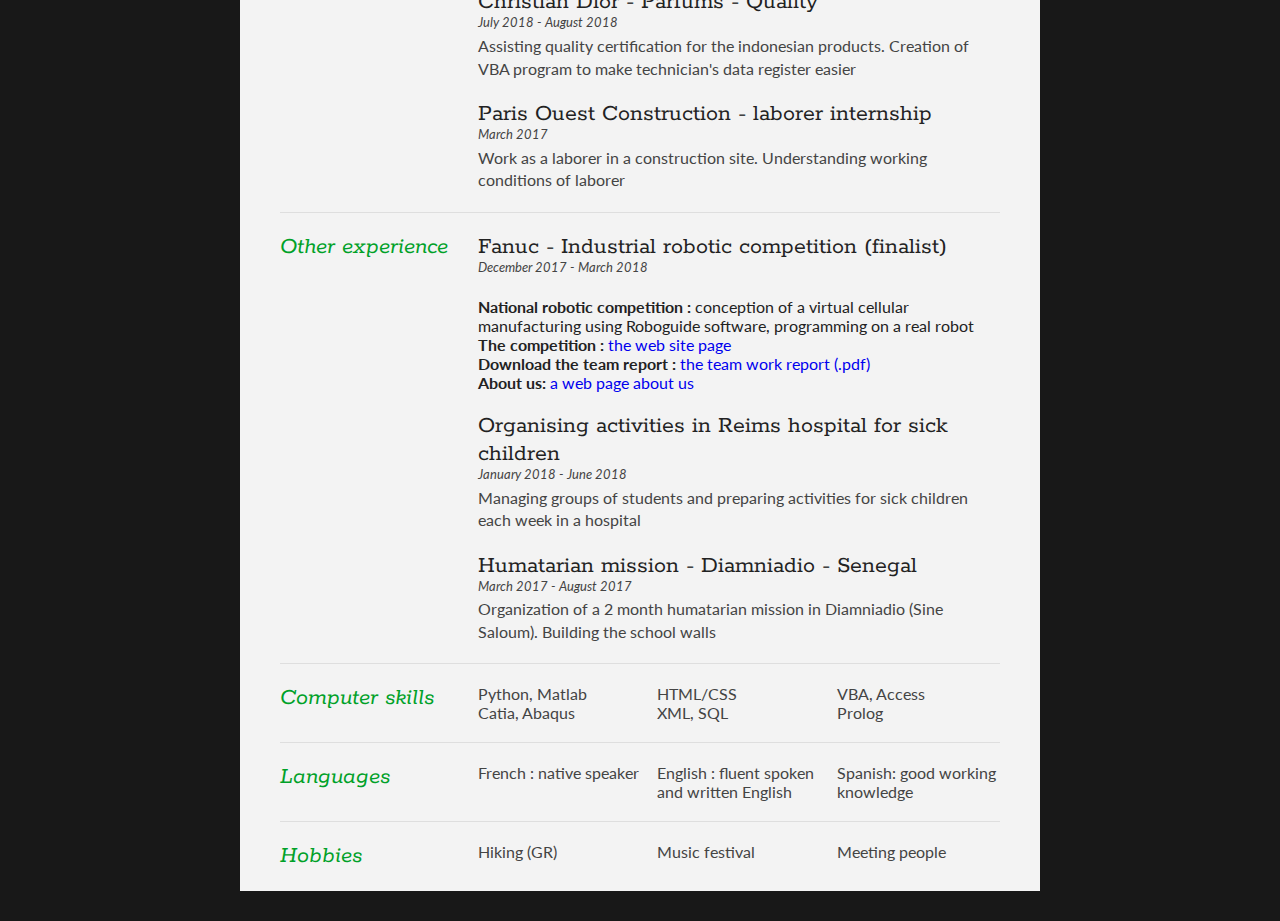
==== commit 7f870da8: "changes" ====
--- a/index.html
+++ b/index.html
@@ -54,7 +54,7 @@
 							</ul>
 						</p>
 						</p>
-						<p> I'm a french student. I'm interested in physics and mathematics basically to find effective solution to any kind of issues. I'm especially focused on data sciences. I’ve great respect for everyone and really interested to learn about anyone’s passions. I'm reliable and I have good sense of community. And more importantly, I'm really eager to learn.</p>
+						<p> I'm a french student. I'm interested in physics and mathematics basically to find effective solution to any kind of issues. I'm especially focused on data science. I’ve great respect for everyone and I'm really interested to learn about anyone’s passions. I'm reliable and I have a good sense of community. And more importantly, I'm really eager to learn.</p>
 					</article>
 				</div>
 			</article>
@@ -85,7 +85,7 @@
 				<article>
 					<h2>AgroParisTech</h2>
 					<p class="subDetails">September 2018 - September 2019</p>
-					<p>One year in AgroParisTech to learn more about industrial process and constraints of agribusiness. In the future, I'd like to provide environmentally-friendy solutions or just help society working better. Agribusiness gather a lot of natural sciences that gave me key skills to act in the future. The courses include the following:
+					<p>One year in AgroParisTech to learn more about industrial process and constraints of agribusiness. In the future, I'd like to provide environmentally-friendly solutions or just help society working better. Agribusiness gather a lot of natural science that gave me key skills to act in the future. The courses include the following:
 					<ul>
 						<li><em>Stastistics :</em> multiple linear regression, ANOVA, ANCOVA, ACP.</li>
 						<li><em>Process engineering :</em> continuum mechanics, chemical engineering, manufacturing processes.</li>
@@ -106,7 +106,7 @@
 						<li><em>Thermal engineering :</em> heat transfert, heat exchanger.</li>
 						<li><em>Solid mechanics :</em> structural analysis, vibration (multi-degrees of freedom system), mechanical dimensioning. </li>
 						<li><em>Materials science :</em> crystallography, thermal processing, atomic diffusion, thermomechanical processing, solidification, work hardening, stress corrosion cracking.</li>
-						<li><em>Scientific modelling :</em>finite element methods, numerical analysis.</li>
+						<li><em>Scientific modelling :</em> finite element methods, numerical analysis.</li>
 						<li><em>Business management :</em> lean manufacturing, investment, supply.</li>
 						<li></li>
 					<ul>	
@@ -177,7 +177,7 @@
 				<article>
 					<h2>Humatarian mission - Diamniadio - Senegal </h2>
 					<p class="subDetails">March 2017 - August 2017</p>
-					<p> Organization of a 2 months humatarian mission in Diamniadio (Sine Saloum). Building the school walls</p>
+					<p> Organization of a 2 month humatarian mission in Diamniadio (Sine Saloum). Building the school walls</p>
 				</article>
 				
 
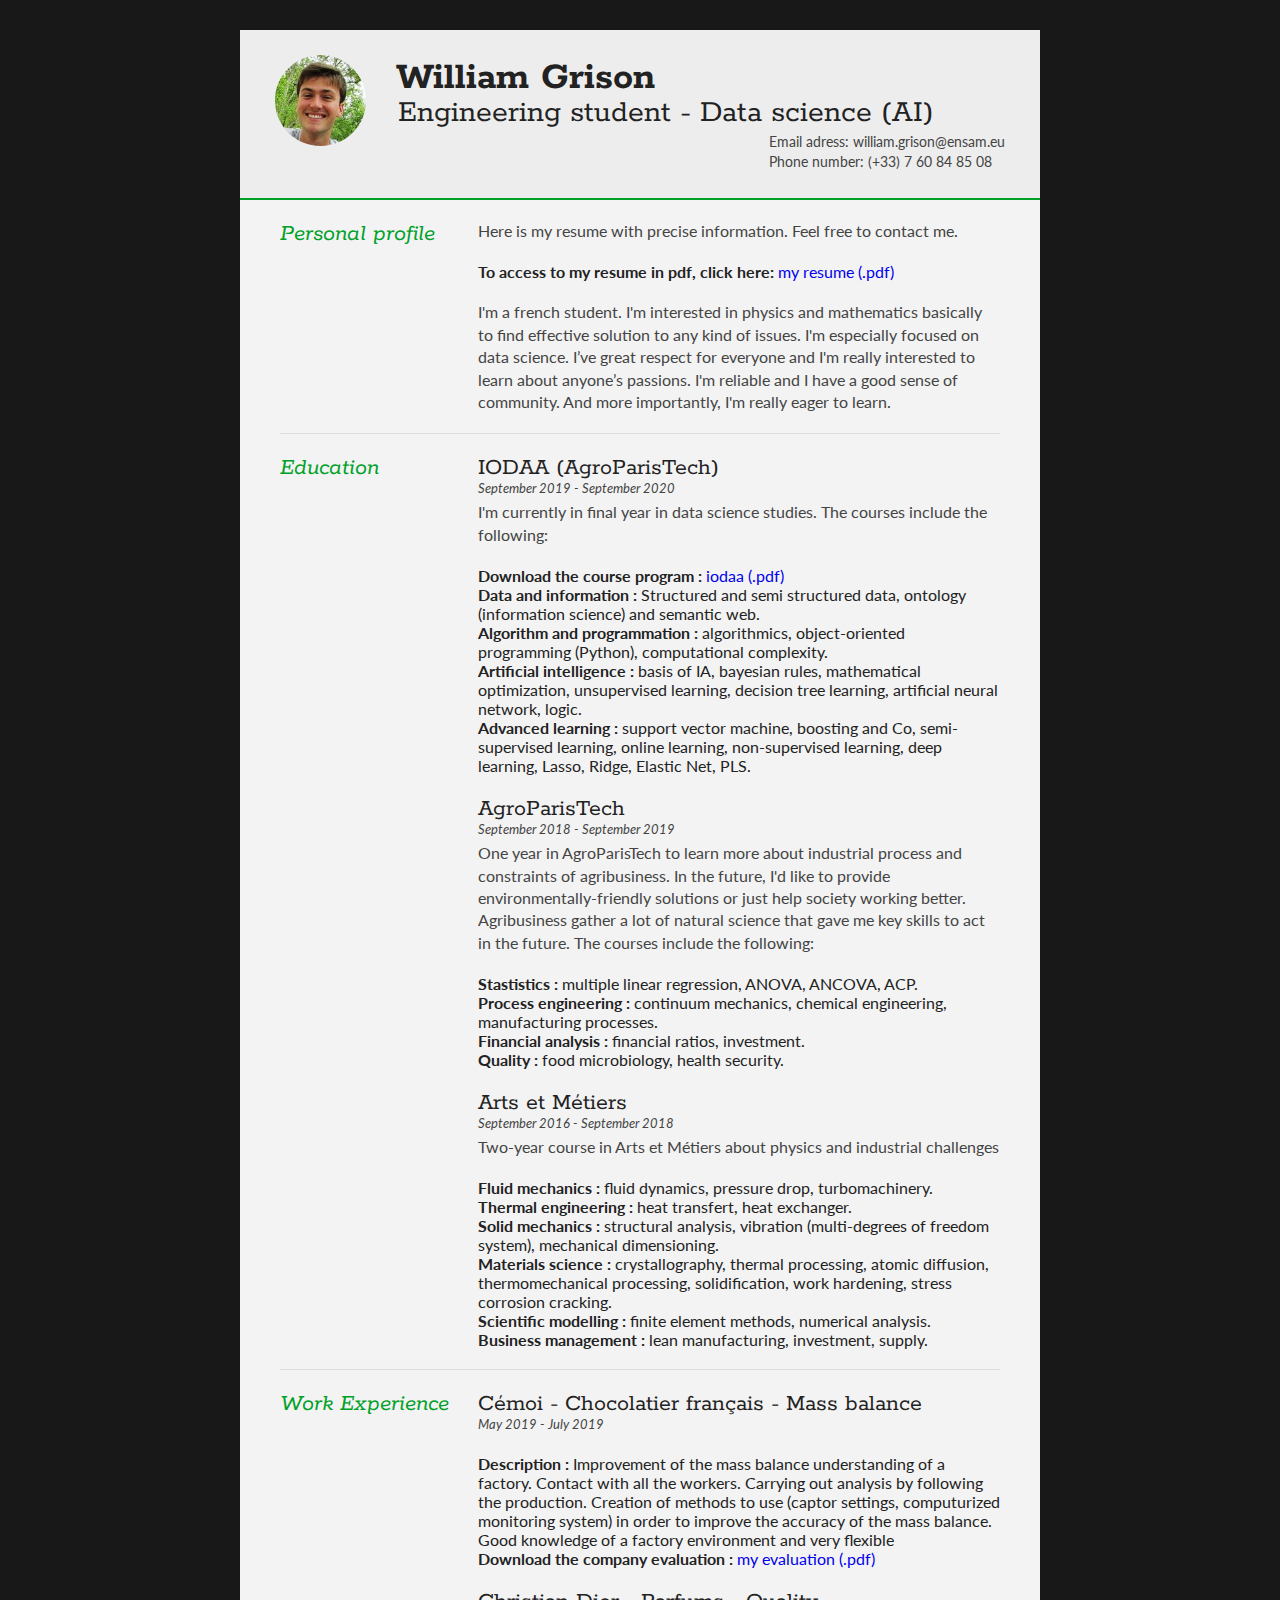
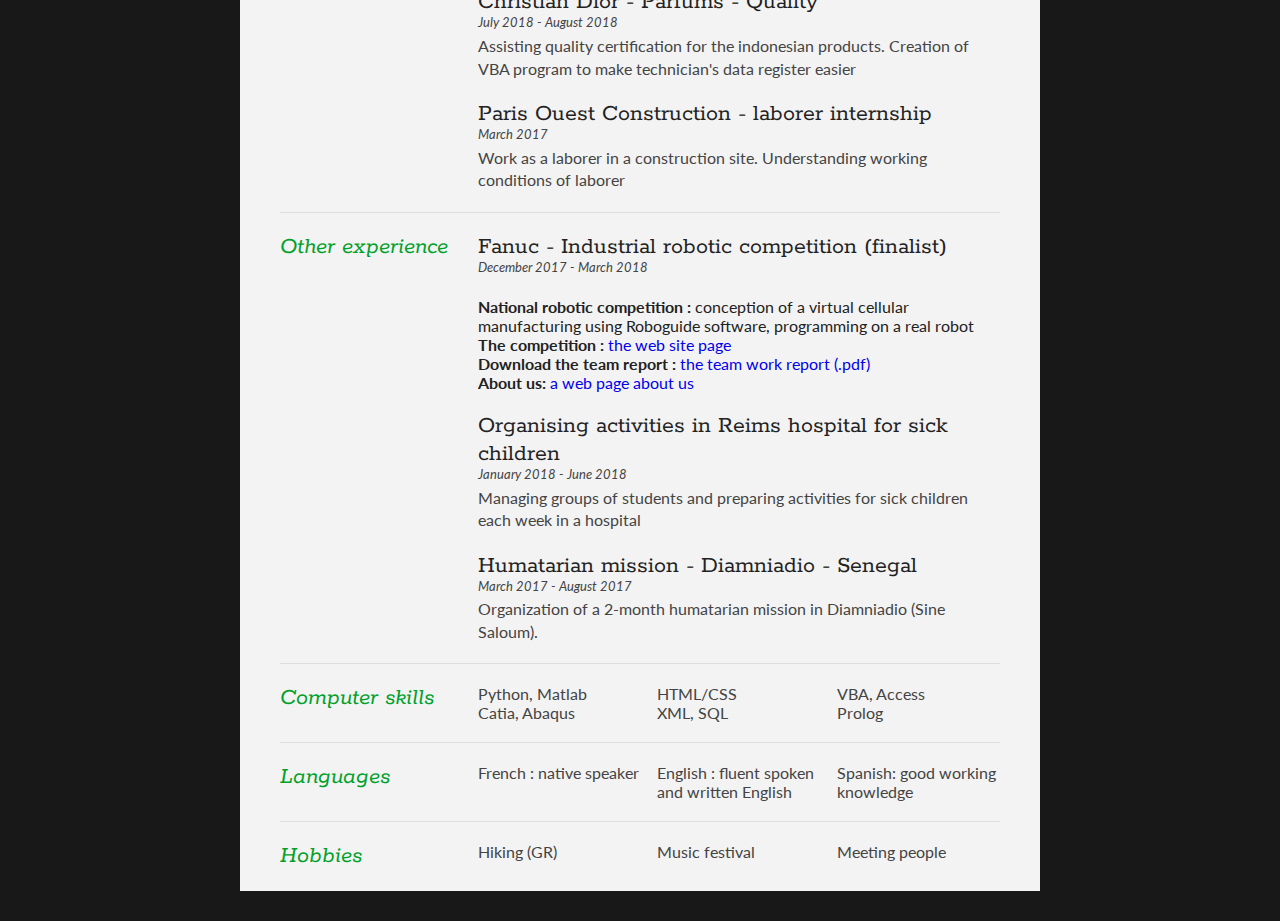
==== commit beafd4a2: "changes" ====
--- a/index.html
+++ b/index.html
@@ -177,7 +177,7 @@
 				<article>
 					<h2>Humatarian mission - Diamniadio - Senegal </h2>
 					<p class="subDetails">March 2017 - August 2017</p>
-					<p> Organization of a 2 month humatarian mission in Diamniadio (Sine Saloum). Building the school walls</p>
+					<p> Organization of a 2-month humatarian mission in Diamniadio (Sine Saloum).</p>
 				</article>
 				
 
